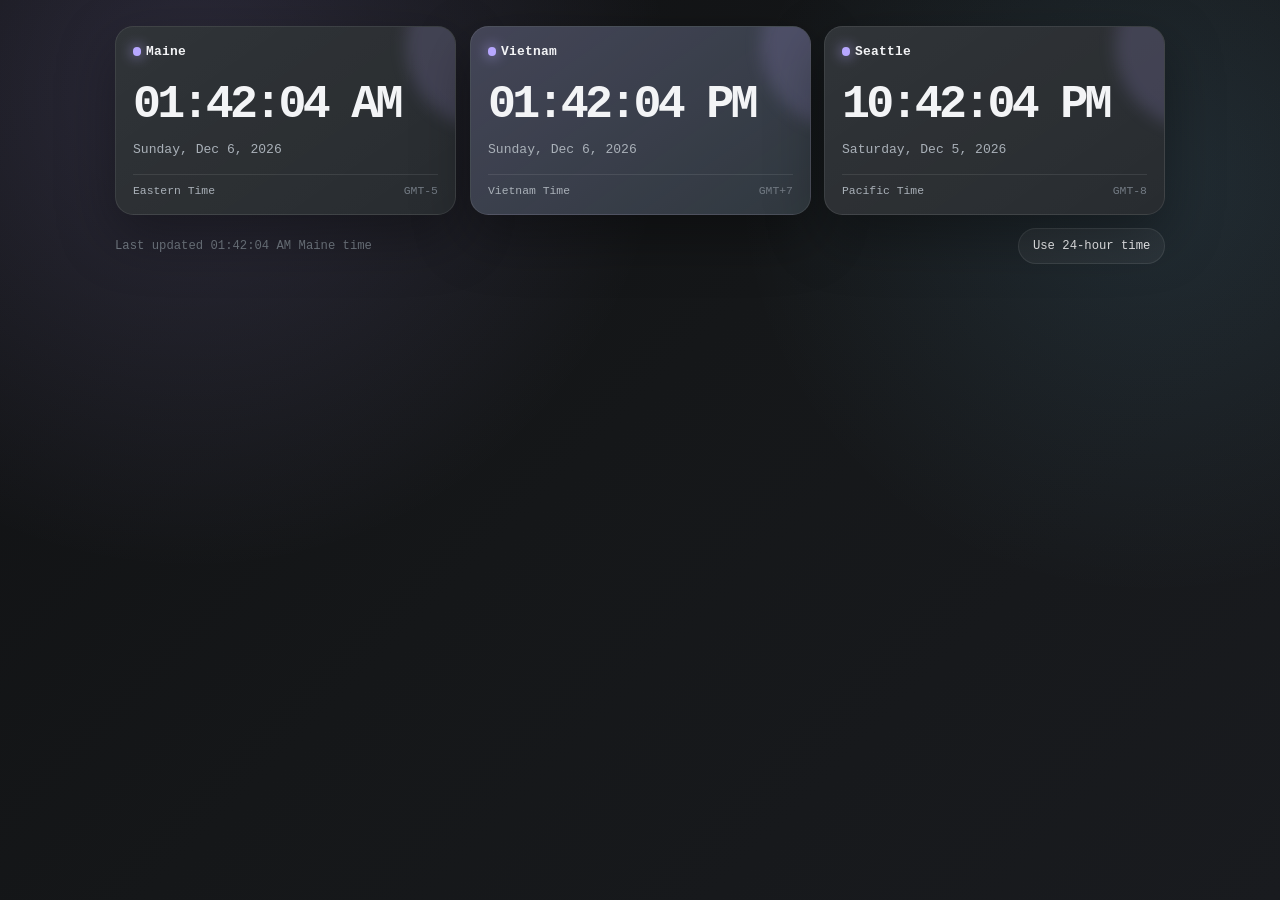
==== index.html @ 2e1e7c0d "Merge pull request #1 from SammiesLab/The-Tri-Zone-Clocks Add files via upload" ====
<!DOCTYPE html>
<html lang="en">
<head>
  <meta charset="UTF-8" />
  <meta name="viewport" content="width=device-width, initial-scale=1.0" />
  <title>Charcoal World Clocks</title>
  <link rel="stylesheet" href="styles.css" />
</head>
<body>
  <main class="app-shell">

    <section class="clock-grid" aria-label="World clocks">
      <article class="clock-card" data-timezone="America/New_York" data-label="Maine">
        <div class="card-topline">
          <span class="status-dot" aria-hidden="true"></span>
          <span class="zone-label">Maine</span>
        </div>
        <div class="time" aria-live="polite">--:--:-- --</div>
        <div class="date">Loading date…</div>
        <div class="meta">
          <span class="timezone">Eastern Time</span>
          <span class="offset">UTC --</span>
        </div>
      </article>

      <article class="clock-card featured" data-timezone="Asia/Ho_Chi_Minh" data-label="Vietnam">
        <div class="card-topline">
          <span class="status-dot" aria-hidden="true"></span>
          <span class="zone-label">Vietnam</span>
        </div>
        <div class="time" aria-live="polite">--:--:-- --</div>
        <div class="date">Loading date…</div>
        <div class="meta">
          <span class="timezone">Vietnam Time</span>
          <span class="offset">UTC --</span>
        </div>
      </article>

      <article class="clock-card" data-timezone="America/Los_Angeles" data-label="Seattle">
        <div class="card-topline">
          <span class="status-dot" aria-hidden="true"></span>
          <span class="zone-label">Seattle</span>
        </div>
        <div class="time" aria-live="polite">--:--:-- --</div>
        <div class="date">Loading date…</div>
        <div class="meta">
          <span class="timezone">Pacific Time</span>
          <span class="offset">UTC --</span>
        </div>
      </article>
    </section>

    <footer>
      <span id="last-updated">Updating…</span>
      <button id="toggle-format" type="button" aria-pressed="false">Use 24-hour time</button>
    </footer>
  </main>

  <script src="script.js"></script>
</body>
</html>
---- styles.css ----
:root {
  --bg: #151719;
  --bg-soft: #1c1f22;
  --card: #24282c;
  --card-light: #2d3237;
  --text: #f3f4f6;
  --muted: #a9b0b8;
  --faint: #737b84;
  --line: rgba(255, 255, 255, 0.09);
  --accent: #b7a7ff;
  --accent-2: #7dd3fc;
  --shadow: rgba(0, 0, 0, 0.35);

  /*
    Change this one value if you want the whole widget denser or roomier.
    Try 0.85 for extra compact, or 1.15 for a bigger dashboard feel.
  */
  --scale: 0.85;
}

* {
  box-sizing: border-box;
}

html {
  min-width: 0;
}

body {
  min-width: 0;
  min-height: 100vh;
  margin: 0;
  font-family:
    ui-monospace,
    "SFMono-Regular",
    "Cascadia Mono",
    "Roboto Mono",
    "Liberation Mono",
    Menlo,
    Consolas,
    monospace;
  color: var(--text);
  background:
    radial-gradient(circle at 15% 10%, rgba(183, 167, 255, 0.16), transparent 30rem),
    radial-gradient(circle at 90% 20%, rgba(125, 211, 252, 0.11), transparent 26rem),
    linear-gradient(135deg, #101113, var(--bg) 48%, #191b1f);
  padding: clamp(0.35rem, 2vw, 2rem);
}

.app-shell {
  width: 100%;
  max-width: 1050px;
  margin-inline: auto;
  container-type: inline-size;
}

.hero {
  margin-bottom: calc(clamp(0.55rem, 2.4cqw, 1.5rem) * var(--scale));
}

.eyebrow {
  margin: 0 0 0.45em;
  color: var(--accent-2);
  font-size: calc(clamp(0.58rem, 1.7cqw, 0.78rem) * var(--scale));
  font-weight: 800;
  letter-spacing: 0.13em;
  text-transform: uppercase;
}

h1 {
  margin: 0;
  font-size: calc(clamp(1.55rem, 9cqw, 5.2rem) * var(--scale));
  line-height: 0.92;
  letter-spacing: -0.08em;
  overflow-wrap: anywhere;
}

.subtitle {
  max-width: 60ch;
  margin: 0.8em 0 0;
  color: var(--muted);
  font-size: calc(clamp(0.72rem, 2.4cqw, 1.08rem) * var(--scale));
  line-height: 1.55;
}

.clock-grid {
  display: grid;
  grid-template-columns: repeat(auto-fit, minmax(min(100%, 13rem), 1fr));
  gap: calc(clamp(0.45rem, 1.8cqw, 1rem) * var(--scale));
  min-width: 0;
}

.clock-card {
  position: relative;
  overflow: hidden;
  min-width: 0;
  padding: calc(clamp(0.65rem, 2.6cqw, 1.25rem) * var(--scale));
  border: 1px solid var(--line);
  border-radius: calc(clamp(0.8rem, 3cqw, 1.35rem) * var(--scale));
  background:
    linear-gradient(145deg, rgba(255, 255, 255, 0.055), rgba(255, 255, 255, 0.018)),
    var(--card);
  box-shadow: 0 1.3rem 3.5rem var(--shadow);
  container-type: inline-size;
}

.clock-card::before {
  content: "";
  position: absolute;
  inset: -35% -35% auto auto;
  width: 55cqw;
  max-width: 11rem;
  aspect-ratio: 1;
  border-radius: 999px;
  background: rgba(183, 167, 255, 0.16);
  filter: blur(0.5rem);
  pointer-events: none;
}

.clock-card.featured {
  background:
    linear-gradient(145deg, rgba(183, 167, 255, 0.16), rgba(125, 211, 252, 0.045)),
    var(--card-light);
}

.card-topline,
.meta,
footer {
  display: flex;
  align-items: center;
  justify-content: space-between;
  gap: calc(clamp(0.35rem, 1.5cqw, 0.75rem) * var(--scale));
  min-width: 0;
}

.card-topline {
  position: relative;
  z-index: 1;
  margin-bottom: calc(clamp(0.9rem, 9cqw, 2.15rem) * var(--scale));
}

.status-dot {
  flex: 0 0 auto;
  width: calc(clamp(0.42rem, 3.2cqw, 0.72rem) * var(--scale));
  aspect-ratio: 1;
  border-radius: 999px;
  background: var(--accent);
  box-shadow: 0 0 0.85rem var(--accent);
}

.zone-label {
  min-width: 0;
  margin-right: auto;
  color: var(--text);
  font-size: calc(clamp(0.7rem, 5.2cqw, 0.95rem) * var(--scale));
  font-weight: 800;
  letter-spacing: 0.02em;
  overflow: hidden;
  text-overflow: ellipsis;
  white-space: nowrap;
}

.time {
  position: relative;
  z-index: 1;
  width: 12ch;
  max-width: 100%;
  margin-bottom: 0.25em;
  font-size: calc(clamp(1.35rem, 18cqw, 3.6rem) * var(--scale));
  font-weight: 850;
  line-height: 1;
  letter-spacing: -0.08em;
  font-variant-numeric: tabular-nums;
  font-feature-settings: "tnum" 1, "zero" 1;
  white-space: nowrap;
  overflow: hidden;
}

.date {
  position: relative;
  z-index: 1;
  color: var(--muted);
  font-size: calc(clamp(0.66rem, 5.2cqw, 0.96rem) * var(--scale));
  line-height: 1.4;
  overflow-wrap: anywhere;
}

.meta {
  position: relative;
  z-index: 1;
  margin-top: calc(clamp(0.9rem, 6cqw, 1.35rem) * var(--scale));
  padding-top: calc(clamp(0.55rem, 3.5cqw, 1rem) * var(--scale));
  border-top: 1px solid var(--line);
  color: var(--faint);
  font-size: calc(clamp(0.58rem, 4.4cqw, 0.84rem) * var(--scale));
}

.timezone,
.offset {
  min-width: 0;
  overflow: hidden;
  text-overflow: ellipsis;
  white-space: nowrap;
}

.timezone {
  color: var(--muted);
}

footer {
  margin-top: calc(clamp(0.55rem, 1.8cqw, 1rem) * var(--scale));
  color: var(--faint);
  font-size: calc(clamp(0.64rem, 1.7cqw, 0.9rem) * var(--scale));
  flex-wrap: wrap;
}

button {
  color: var(--text);
  background: rgba(255, 255, 255, 0.055);
  border: 1px solid var(--line);
  border-radius: 999px;
  padding: calc(clamp(0.45rem, 1.5cqw, 0.75rem) * var(--scale)) calc(clamp(0.65rem, 2cqw, 1rem) * var(--scale));
  font: inherit;
  cursor: pointer;
  transition: transform 150ms ease, background 150ms ease, border-color 150ms ease;
}

button:hover {
  transform: translateY(-1px);
  background: rgba(255, 255, 255, 0.085);
  border-color: rgba(255, 255, 255, 0.18);
}

button:active {
  transform: translateY(0);
}

@container (max-width: 190px) {
  .hero {
    display: none;
  }

  .clock-grid {
    gap: 0.4rem;
  }

  .clock-card {
    padding: 0.55rem;
  }

  .card-topline {
    margin-bottom: 0.65rem;
  }

  .date {
    display: none;
  }

  .meta {
    margin-top: 0.65rem;
  }

  footer {
    display: none;
  }
}

@container (max-width: 135px) {
  .meta {
    display: none;
  }

  .time {
    font-size: 17cqw;
  }
}

@media (prefers-reduced-motion: reduce) {
  *,
  *::before,
  *::after {
    transition: none !important;
  }
}
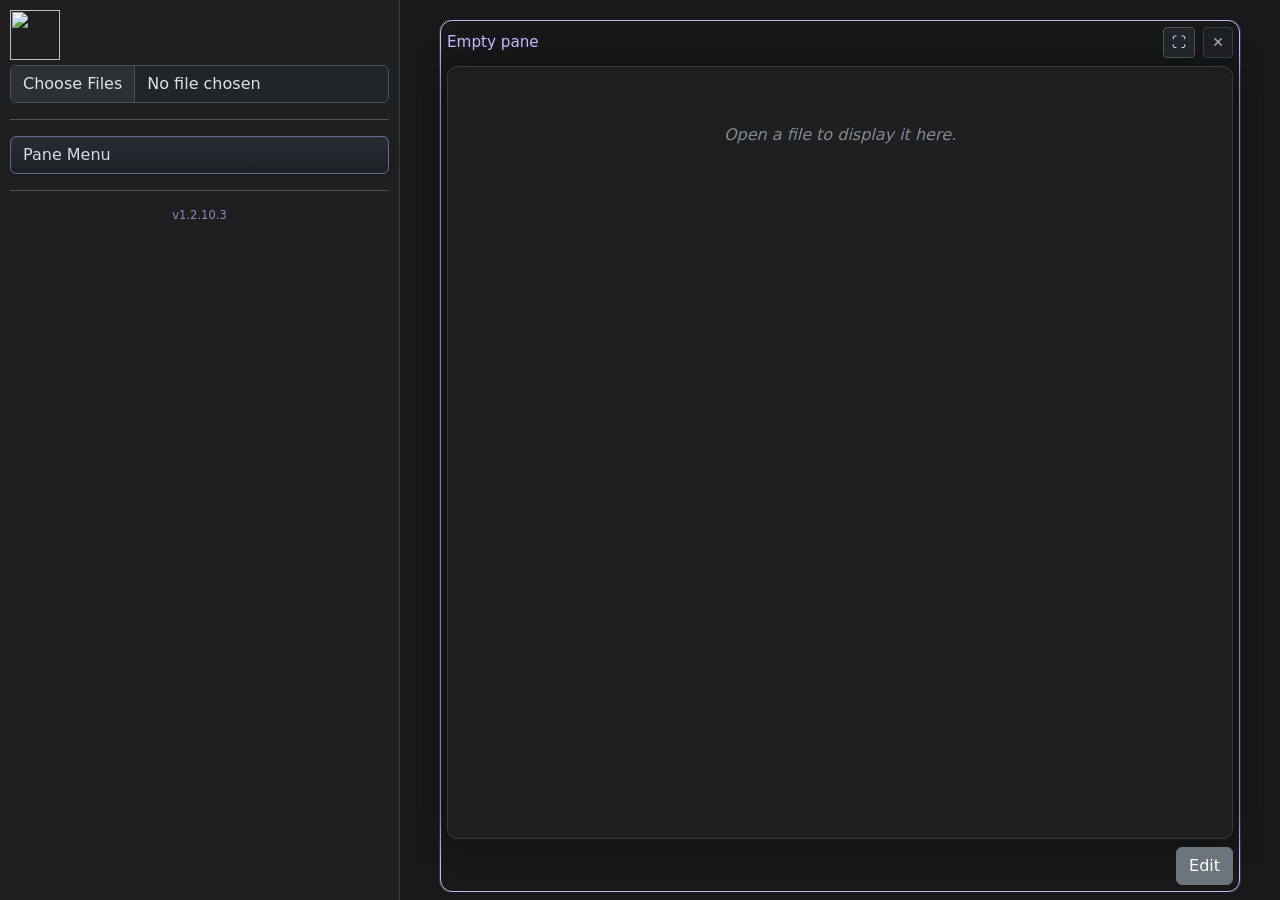
==== commit 65c225a7: "Update index.html" ====
--- a/index.html
+++ b/index.html
@@ -1,61 +1,2132 @@
+<!-- v1.2.10.3 -->
+
 <!DOCTYPE html>
-<html lang="en">
+
+
+<html data-bs-theme="dark">
+
+
 <head>
-  <meta charset="UTF-8" />
-  <meta name="viewport" content="width=device-width, initial-scale=1.0" />
-  <title>Charcoal World Clocks</title>
-  <link rel="stylesheet" href="styles.css" />
+    <style>
+        :root {
+            --accent-lavender: #b8a1ff;
+            --accent-lavender-soft: #c7b6ff;
+            --accent-lavender-muted: #a996e8;
+            --glow-lavender-soft: rgba(184, 161, 255, 0.18);
+            --glow-lavender: rgba(184, 161, 255, 0.24);
+            --accent-primary: var(--accent-lavender-soft);
+            --accent-primary-muted: var(--accent-lavender-muted);
+            --accent-primary-deep: var(--accent-lavender);
+            --accent-underline: #d8ccff;
+            --glow-primary-soft: rgba(184, 161, 255, 0.15);
+            --glow-primary: rgba(184, 161, 255, 0.2);
+            --glow-primary-strong: rgba(184, 161, 255, 0.24);
+            --glow-primary-inner: rgba(184, 161, 255, 0.08);
+        }
+
+        ::selection {
+            background: rgba(184, 161, 255, 0.32);
+            color: #f1ecff;
+        }
+
+        body, html {
+            background-color: #181818 !important;
+        }
+
+        td {
+            border-top: solid 1px rgb(100, 100, 100) !important;
+            padding: 8px;
+        }
+
+        .file_display{
+            background-color: #1f1f1f !important;
+            border: 1px solid;
+            border-color: #393939;
+            border-radius: 10px;
+            color: #cccccc;
+            text-align: justify;
+            box-shadow: 0px 0px 30px rgba(15, 15, 15, 1);
+            overflow: auto;
+            user-select: contain;
+        }
+        .underline {
+            text-decoration: underline !important;
+            color: var(--accent-underline) !important;
+        }
+        code {
+            background-color: #1f202f;
+            border: 1px solid #373745;
+            border-radius: 4px;
+        }
+        .fixed-sidebar {
+            position: fixed;
+            top: 0;
+            left: 0;
+            min-width: 400px;
+            max-width: fit-content;
+            height: 100dvh !important;
+            border-right: solid 1px #393939;
+            padding: 10px;
+            background-color: #1f1f1f !important;
+            overflow: auto;
+        }
+        .fixed-sidebar-collapsed {
+            position: fixed;
+            top: 0;
+            left: 0;
+            width: 70px;
+            height: 100dvh !important;
+            border-right: solid 1px #393939;
+            padding: 10px;
+        }
+
+        .sidebar-open {
+            padding-left: 400px;
+        }
+
+        .sidebar-closed {
+            padding-left: 70px;
+        }
+
+        .alt-div {
+            background-color: #1f1f1f !important;
+        }
+
+        .display_image {
+            display: block;
+            margin-left: auto;
+            margin-right: auto;
+            width: auto;
+            height: auto;
+            max-width: none;
+            max-height: none;
+            cursor: grab;
+            flex: 0 0 auto;
+        }
+
+        .display_image:active{
+            cursor: grabbing;
+        }
+
+        .zoom-control {
+            user-select: none;
+            cursor: pointer;
+        }
+
+        .folder-label { cursor: pointer; user-select: none; }
+        .folder-children { margin-left: 14px; padding-left: 10px; border-left: 1px solid #393939; }
+        .file_item { cursor: pointer; }
+
+        #file_list_div ul {
+            list-style: none;
+            margin-left: 0;
+            padding-left: 14px;
+        }
+
+        #file_list_div li {
+            list-style: none;
+        }
+
+        .folder-label,
+        .file_item {
+            padding: 2px 0;
+        }
+
+        .folder-label {
+            cursor: pointer;
+            user-select: none;
+            display: flex;
+            align-items: center;
+        }
+
+        .folder-label::before {
+            content: "";
+            display: inline-block;
+            width: 0;
+            height: 0;
+            margin-right: 8px;
+
+            border-top: 5px solid transparent;
+            border-bottom: 5px solid transparent;
+            border-left: 6px solid var(--accent-primary-deep);
+
+            transition: transform 0.15s ease;
+        }
+
+        .folder-label.expanded::before {
+            transform: rotate(90deg);
+        }
+
+        .pane-toolbar {
+            display: flex;
+            gap: 8px;
+            align-items: center;
+            margin-bottom: 10px;
+        }
+
+        .pane-manager-btn {
+            white-space: nowrap;
+        }
+
+        #pane_container {
+            display: flex;
+            flex-direction: column;
+            gap: 12px;
+            align-items: stretch;
+            overflow-x: hidden;
+            width: 100%;
+            max-width: 100%;
+            margin-left: auto;
+            margin-right: auto;
+        }
+
+        .pane-row {
+            display: flex;
+            gap: 0px;
+            align-items: stretch;
+            justify-content: center;
+            overflow-x: hidden;
+            overflow-y: hidden;
+            width: 100%;
+            max-width: 100%;
+            margin-left: auto;
+            margin-right: auto;
+        }
+
+        body.compact-rows {
+            --compact-pane-height: 39dvh;
+            overflow: hidden;
+        }
+
+        body.compact-rows .pane-content {
+            height: var(--compact-pane-height) !important;
+            max-height: var(--compact-pane-height) !important;
+            min-height: 120px;
+        }
+
+        body.compact-rows .viewer-pane:fullscreen .pane-content,
+        body.compact-rows .viewer-pane:-webkit-full-screen .pane-content,
+        body.compact-rows .viewer-pane.fullscreen-image-mode:fullscreen .pane-content,
+        body.compact-rows .viewer-pane.fullscreen-image-mode:-webkit-full-screen .pane-content {
+            height: calc(100vh - 96px) !important;
+            max-height: calc(100vh - 96px) !important;
+            min-height: 0 !important;
+        }
+
+        body.gui-hidden #sidebar,
+        body.gui-hidden .pane-header,
+        body.gui-hidden .pane-controls-row {
+            display: none !important;
+        }
+
+        body.gui-hidden #main_body {
+            padding-left: 0 !important;
+        }
+
+        body.gui-hidden #content_cintainer {
+            max-width: 100vw !important;
+            width: 100vw !important;
+            margin-top: 0 !important;
+        }
+
+        body.gui-hidden .viewer-pane {
+            padding-top: 0 !important;
+        }
+
+        body.gui-hidden:not(.compact-rows) .pane-content {
+            height: 100dvh !important;
+            max-height: 100dvh !important;
+        }
+
+        body.gui-hidden.compact-rows .pane-content {
+            height: var(--compact-pane-height) !important;
+            max-height: var(--compact-pane-height) !important;
+        }
+
+        body.gui-hidden .viewer-pane.fullscreen-image-mode:fullscreen .pane-content,
+        body.gui-hidden .viewer-pane.fullscreen-image-mode:-webkit-full-screen .pane-content,
+        body.gui-hidden .viewer-pane:fullscreen .pane-content,
+        body.gui-hidden .viewer-pane:-webkit-full-screen .pane-content {
+            height: 100vh !important;
+            max-height: 100vh !important;
+        }
+
+        body.gui-hidden .viewer-pane.active {
+            border-color: transparent !important;
+            box-shadow: none !important;
+        }
+
+        .viewer-pane {
+            flex: 0 1 auto;
+            width: 320px;
+            min-width: 0;
+            max-width: none;
+            margin-left: 0;
+            margin-right: 0;
+            background-color: transparent !important;
+            border: 1px solid transparent;
+            border-radius: 12px;
+            padding: 6px;
+            transition: border-color 0.15s ease, box-shadow 0.15s ease, width 0.15s ease;
+        }
+
+        /* .viewer-pane.active {
+            border-color: var(--accent-primary);
+            box-shadow: 0 0 0 1px var(--glow-primary);
+        } */
+
+        .pane-header {
+            display: flex;
+            justify-content: space-between;
+            align-items: center;
+            gap: 10px;
+            margin-bottom: 8px;
+        }
+
+        .pane-title {
+            color: var(--accent-primary);
+            font-size: 0.95rem;
+            overflow: hidden;
+            text-overflow: ellipsis;
+            white-space: nowrap;
+            min-width: 0;
+            text-shadow: 0 0 8px var(--glow-primary-soft);
+        }
+
+        .pane-close {
+            flex: 0 0 auto;
+        }
+
+        .pane-content {
+            min-height: 220px;
+            height: 86dvh;
+            max-height: 86dvh;
+            overflow: auto;
+            box-sizing: border-box;
+        }
+
+        .pane-content.image-mode {
+            padding: 1 !important;
+            overflow: auto;
+        }
+
+        .pane-content.text-mode,
+        .pane-content.docx-mode {
+            padding: 16px !important;
+            overflow: auto;
+            text-align: left !important;
+            word-break: break-word;
+        }
+
+        .pane-content.docx-mode {
+            background-color: #202020 !important;
+        }
+
+        .pane-content.docx-mode .docx-host {
+            min-width: 0;
+        }
+
+        .pane-content.docx-mode .docx-wrapper {
+            background: transparent !important;
+            padding: 0 !important;
+        }
+
+        .pane-content.docx-mode .docx {
+            margin: 0 auto !important;
+        }
+
+        .pane-content.docx-mode .docx > section.docx-page {
+            box-shadow: 0 10px 28px rgba(0,0,0,0.35) !important;
+            margin-left: auto !important;
+            margin-right: auto !important;
+            max-width: 100%;
+            transform-origin: top center;
+        }
+
+        .pane-image-stage {
+            width: 100%;
+            height: 100%;
+            min-width: 100%;
+            min-height: 100%;
+            display: flex;
+            align-items: center;
+            justify-content: center;
+            overflow: visible;
+            padding: 12px;
+            box-sizing: border-box;
+        }
+
+        .pane-content.sidebar_toggle {
+            cursor: pointer;
+        }
+
+        .pane-controls-row {
+            display: flex;
+            justify-content: flex-end;
+            gap: 8px;
+            align-items: center;
+            margin-top: 8px;
+            flex-wrap: wrap;
+        }
+
+        .pane-slider-wrap {
+            width: min(100%, 320px);
+            margin: 0 auto;
+            display: none;
+        }
+
+        .pane-slider-wrap .row {
+            align-items: center;
+        }
+
+        .empty-pane {
+            color: #7f8b92;
+            text-align: center;
+            padding: 48px 20px;
+            font-style: italic;
+        }
+
+        #pane_menu_body {
+            display: none;
+            margin-top: 10px;
+        }
+
+        #pane_list {
+            display: flex;
+            flex-direction: column;
+            gap: 8px;
+        }
+
+        .pane-menu-item {
+            display: flex;
+            align-items: center;
+            gap: 8px;
+            /* background-color: #1f1f1f !important; */
+        }
+
+        .pane-menu-main {
+            flex: 1 1 auto;
+            min-width: 0;
+            text-align: left;
+            background-color: rgb(33, 37, 41) !important;
+            border: 1px solid rgb(73, 80, 87) !important;
+        }
+
+        #sidebarAddPaneBtn,
+        #sidebarAddRowBtn,
+        #paneMenuToggle {
+            background: linear-gradient(180deg, rgba(40, 45, 52, 1) 0%, rgba(28, 32, 37, 1) 100%) !important;
+            border: 1px solid #6f6396 !important;
+            color: #d4dde3 !important;
+            box-shadow: inset 0 1px 0 rgba(255,255,255,0.03), 0 1px 6px rgba(0,0,0,0.18);
+        }
+
+        #sidebarAddPaneBtn:hover,
+        #sidebarAddRowBtn:hover,
+        #paneMenuToggle:hover {
+            border-color: #9f8fe0 !important;
+            background: linear-gradient(180deg, rgba(48, 54, 62, 1) 0%, rgba(34, 38, 44, 1) 100%) !important;
+            color: #e6eef4 !important;
+        }
+
+        .btn-danger {
+            background-color: rgb(33, 37, 41) !important;
+            border: 1px solid rgb(73, 80, 87) !important;
+        }
+
+        .pane-menu-label {
+            display: block;
+            color: #cccccc;
+        }
+
+        .pane-menu-main.active .pane-menu-label {
+            color: var(--accent-primary);
+            text-shadow: 0 0 8px var(--glow-primary-soft);
+        }
+
+        .pane-menu-subtext {
+            display: block;
+            color: #7f8b92;
+            font-size: 0.8rem;
+            overflow: hidden;
+            text-overflow: ellipsis;
+            white-space: nowrap;
+        }
+
+        .pane-menu-main.active {
+            border-color: var(--accent-primary);
+            box-shadow: 0 0 0 1px var(--glow-primary-soft);
+        }
+
+        /* Only show highlight when sidebar is open */
+        .sidebar-open .viewer-pane.active {
+            border-color: var(--accent-primary);
+            box-shadow: 0 0 0 1px var(--glow-primary);
+        }
+
+        /* When sidebar is closed → no highlight */
+        .sidebar-closed .viewer-pane.active {
+            border-color: transparent !important;
+            box-shadow: none !important;
+        }
+
+
+        .audio-player-wrap {
+            display: flex;
+            align-items: center;
+            justify-content: center;
+            min-height: 100%;
+            padding: 24px;
+            box-sizing: border-box;
+        }
+
+        .audio-player-card {
+            width: min(100%, 680px);
+            background: linear-gradient(180deg, rgba(38, 42, 48, 0.96) 0%, rgba(26, 29, 34, 0.96) 100%);
+            border: 1px solid #3f4750;
+            border-radius: 18px;
+            box-shadow: 0 18px 40px rgba(0, 0, 0, 0.35);
+            padding: 24px;
+        }
+
+        .audio-player-top {
+            display: flex;
+            align-items: center;
+            gap: 18px;
+            margin-bottom: 18px;
+        }
+
+        .audio-player-icon {
+            width: 72px;
+            height: 72px;
+            border-radius: 18px;
+            display: flex;
+            align-items: center;
+            justify-content: center;
+            font-size: 2rem;
+            background: radial-gradient(circle at 30% 30%, var(--glow-primary-strong), rgba(60, 78, 95, 0.18) 55%, rgba(24, 24, 24, 0.4) 100%);
+            border: 1px solid var(--glow-primary);
+            box-shadow: inset 0 0 18px var(--glow-primary-inner);
+            flex: 0 0 auto;
+        }
+
+        .audio-player-text {
+            min-width: 0;
+            flex: 1 1 auto;
+        }
+
+        .audio-player-label {
+            color: var(--accent-primary-muted);
+            font-size: 0.78rem;
+            letter-spacing: 0.08em;
+            text-transform: uppercase;
+            margin-bottom: 6px;
+        }
+
+        .audio-player-filename {
+            color: var(--accent-primary);
+            font-size: 1.08rem;
+            font-weight: 600;
+            line-height: 1.35;
+            word-break: break-word;
+            text-shadow: 0 0 8px rgba(184, 161, 255, 0.12);
+        }
+
+        .audio-player-subtext {
+            color: #7f8b92;
+            font-size: 0.9rem;
+            margin-top: 6px;
+        }
+
+        .audio-player-controls {
+            width: 100%;
+            margin-top: 4px;
+            filter: saturate(0.92) brightness(0.95);
+        }
+
+        .audio-player-controls::-webkit-media-controls-panel {
+            background-color: #20252b;
+        }
+
+        .pane-fullscreen {
+            flex: 0 0 auto;
+        }
+
+        html.hide-cursor,
+        html.hide-cursor *,
+        body.hide-cursor,
+        body.hide-cursor *,
+        .hide-cursor,
+        .hide-cursor * {
+            cursor: none !important;
+        }
+
+        .viewer-pane:fullscreen,
+        .viewer-pane:-webkit-full-screen {
+            width: 100vw !important;
+            max-width: none !important;
+            min-width: 0 !important;
+            height: 100vh !important;
+            margin: 0 !important;
+            padding: 8px !important;
+            border-radius: 0 !important;
+            border-color: transparent !important;
+            box-shadow: none !important;
+            background-color: #181818 !important;
+            display: flex;
+            flex-direction: column;
+        }
+
+        .viewer-pane:fullscreen .pane-content,
+        .viewer-pane:-webkit-full-screen .pane-content {
+            height: calc(100vh - 96px) !important;
+            max-height: calc(100vh - 96px) !important;
+            min-height: 0 !important;
+        }
+
+        .viewer-pane.fullscreen-image-mode:fullscreen,
+        .viewer-pane.fullscreen-image-mode:-webkit-full-screen {
+            padding: 0 !important;
+            background-color: #181818 !important;
+        }
+
+        .viewer-pane.fullscreen-image-mode:fullscreen .pane-header,
+        .viewer-pane.fullscreen-image-mode:fullscreen .pane-controls-row,
+        .viewer-pane.fullscreen-image-mode:-webkit-full-screen .pane-header,
+        .viewer-pane.fullscreen-image-mode:-webkit-full-screen .pane-controls-row {
+            display: none !important;
+        }
+
+        .viewer-pane.fullscreen-image-mode:fullscreen .pane-content,
+        .viewer-pane.fullscreen-image-mode:-webkit-full-screen .pane-content {
+            height: 100vh !important;
+            max-height: 100vh !important;
+            min-height: 100vh !important;
+            border: none !important;
+            border-radius: 0 !important;
+            box-shadow: none !important;
+            background-color: #181818 !important;
+            padding: 0 !important;
+        }
+
+        .viewer-pane.fullscreen-image-mode:fullscreen .pane-image-stage,
+        .viewer-pane.fullscreen-image-mode:-webkit-full-screen .pane-image-stage {
+            padding: 0 !important;
+        }
+
+        .file_item,
+        .folder-label,
+        #file_list_div,
+        #file_list_div * {
+            user-select: none;
+            -webkit-user-select: none;
+        }
+
+        #root_folder {
+            color: var(--accent-primary);
+            text-shadow: 0 0 10px var(--glow-primary-soft);
+        }
+
+        .sidebar-version {
+            margin-top: 12px;
+            color: var(--accent-primary-muted);
+            font-size: 0.72rem;
+            text-align: center;
+            opacity: 0.82;
+            user-select: none;
+            text-shadow: 0 0 8px rgba(184, 161, 255, 0.14);
+        }
+
+    </style>
+
+    <!-- Jquery -->
+    <script src="https://ajax.googleapis.com/ajax/libs/jquery/3.6.4/jquery.min.js"></script>
+
+    <meta charset="UTF-8">
+    <meta name="viewport" content="width=device-width, initial-scale=1">
+
+    <!-- Bootstrap -->
+    <link href="https://cdn.jsdelivr.net/npm/bootstrap@5.3.1/dist/css/bootstrap.min.css" rel="stylesheet">
+
+    <!-- Bootstrap pt 2 -->
+    <script src="https://cdn.jsdelivr.net/npm/bootstrap@5.3.1/dist/js/bootstrap.bundle.min.js"></script>
+    <!-- Marked.js -->
+    <script src="https://cdn.jsdelivr.net/npm/marked/lib/marked.umd.js"></script>
+
+    <!-- JSZip (required by docx-preview) -->
+    <script src="https://cdn.jsdelivr.net/npm/jszip@3.10.1/dist/jszip.min.js"></script>
+
+    <!-- DOCX Preview -->
+    <script src="https://cdn.jsdelivr.net/npm/docx-preview@0.3.3/dist/docx-preview.min.js"></script>
+
+    <!-- Icon img path -->
+    <link rel="icon" id="pageFavicon" type="image/x-icon" href="Icon - v3.png">
+
+    <title id="pageTitle">Sammie's Notebook</title>
+
 </head>
+
 <body>
-  <main class="app-shell">
-
-    <section class="clock-grid" aria-label="World clocks">
-      <article class="clock-card" data-timezone="America/New_York" data-label="Maine">
-        <div class="card-topline">
-          <span class="status-dot" aria-hidden="true"></span>
-          <span class="zone-label">Maine</span>
+    <div>
+        <div class="fixed-sidebar" id="sidebar">
+                <img src="Icon - v3.png" id="sidebarToggleIcon" style="height:50px; width: 50px; margin-bottom: 5px;" onclick="toggleSidebar()">
+                <input type="file" id="md_file" class="form-control" webkitdirectory multiple />
+                <div id="pane_menu_section" style="background-color: #1f1f1f !important;">
+                    <hr>
+            
+                    <button class="btn btn-secondary w-100 text-start" id="paneMenuToggle" type="button" style="border: 1px solid rgb(73, 80, 87); background-color: rgb(33, 37, 41);">Pane Menu</button>
+                    <div id="pane_menu_body">
+                        <div class="d-grid gap-2">
+                            <button class="btn btn-secondary" id="sidebarAddPaneBtn" type="button">+ Add Pane</button>
+                            <button class="btn btn-secondary" id="sidebarAddRowBtn" type="button">+ Add New Row</button>
+                        </div>
+                        <div class="form-check form-switch mt-2">
+                            <input class="form-check-input" type="checkbox" id="compactRowsToggle">
+                            <label class="form-check-label" for="compactRowsToggle">Compact Rows to Fit Window</label>
+                        </div>
+                        <div id="pane_list" class="mt-2"></div>
+                    </div>
+                </div>
+                <div id="file_list_div" style="background-color: #1f1f1f !important;"><hr><h4 class="mt-2" id="root_folder"></h4></div>
+                <div class="sidebar-version" id="sidebarVersion">v1.2.10.3</div>
         </div>
-        <div class="time" aria-live="polite">--:--:-- --</div>
-        <div class="date">Loading date…</div>
-        <div class="meta">
-          <span class="timezone">Eastern Time</span>
-          <span class="offset">UTC --</span>
+
+        <div class="row m-1 sidebar-open" id="main_body">
+            <div class="col mx-auto mt-3" id="content_cintainer" style="min-width: 600px; max-width: 100vw;">
+                <!-- <div class="pane-toolbar">
+                    <span style="color:#7f8b92;">Click a pane to make it active. Shift-click a file to open it in another pane.</span>
+                </div> -->
+                <div id="pane_container"></div>
+            </div>
         </div>
-      </article>
-
-      <article class="clock-card featured" data-timezone="Asia/Ho_Chi_Minh" data-label="Vietnam">
-        <div class="card-topline">
-          <span class="status-dot" aria-hidden="true"></span>
-          <span class="zone-label">Vietnam</span>
-        </div>
-        <div class="time" aria-live="polite">--:--:-- --</div>
-        <div class="date">Loading date…</div>
-        <div class="meta">
-          <span class="timezone">Vietnam Time</span>
-          <span class="offset">UTC --</span>
-        </div>
-      </article>
-
-      <article class="clock-card" data-timezone="America/Los_Angeles" data-label="Seattle">
-        <div class="card-topline">
-          <span class="status-dot" aria-hidden="true"></span>
-          <span class="zone-label">Seattle</span>
-        </div>
-        <div class="time" aria-live="polite">--:--:-- --</div>
-        <div class="date">Loading date…</div>
-        <div class="meta">
-          <span class="timezone">Pacific Time</span>
-          <span class="offset">UTC --</span>
-        </div>
-      </article>
-    </section>
-
-    <footer>
-      <span id="last-updated">Updating…</span>
-      <button id="toggle-format" type="button" aria-pressed="false">Use 24-hour time</button>
-    </footer>
-  </main>
-
-  <script src="script.js"></script>
+    </div>
 </body>
+
+
+
+<script>
+    let selectedFiles = null;
+    let file_layout = {};
+    let paneStates = {};
+    let activePaneId = null;
+    let activeRowId = null;
+    let paneCounter = 0;
+    let rowCounter = 0;
+    let currentFullscreenPaneId = null;
+    let rootFolderTitle = "Sammie's Notebook";
+
+    function displayMDContent(MD_String, paneId){
+        document.getElementById('content_' + paneId).innerHTML =
+            marked.parse(MD_String);
+    };
+
+    function setPageTitle(fileName = null, useRootTitle = false) {
+        if (useRootTitle) {
+            $("#pageTitle").text(rootFolderTitle || "Sammie's Notebook");
+            return;
+        }
+
+        $("#pageTitle").text(fileName || rootFolderTitle || "Sammie's Notebook");
+    }
+
+    function setSidebarIcon(iconSrc = null) {
+        const sidebarIconEl = document.getElementById("sidebarToggleIcon");
+        if (!sidebarIconEl) { return; }
+
+        if (!iconSrc) {
+            sidebarIconEl.src = "Icon - v3.png";
+            return;
+        }
+
+        sidebarIconEl.src = iconSrc;
+    }
+
+    function clearDynamicFavicons() {
+        const headEl = document.head || document.getElementsByTagName("head")[0];
+        if (!headEl) { return; }
+
+        headEl.querySelectorAll('link[data-dynamic-favicon="true"]').forEach((el) => el.remove());
+    }
+
+    function appendDynamicFavicon(relValue, hrefValue, typeValue = "image/png", sizesValue = null) {
+        const headEl = document.head || document.getElementsByTagName("head")[0];
+        if (!headEl) { return; }
+
+        const linkEl = document.createElement("link");
+        linkEl.setAttribute("rel", relValue);
+        linkEl.setAttribute("href", hrefValue);
+        linkEl.setAttribute("data-dynamic-favicon", "true");
+        if (typeValue) {
+            linkEl.setAttribute("type", typeValue);
+        }
+        if (sizesValue) {
+            linkEl.setAttribute("sizes", sizesValue);
+        }
+        headEl.appendChild(linkEl);
+    }
+
+    function setChromeFriendlyFavicon(iconSrc = null, mimeType = "image/png") {
+        const baseFallback = "Icon - v3.png";
+        const finalSrc = iconSrc || baseFallback;
+
+        clearDynamicFavicons();
+
+        const faviconEl = document.getElementById("pageFavicon");
+        if (faviconEl) {
+            faviconEl.setAttribute("href", finalSrc);
+            faviconEl.setAttribute("type", mimeType || "image/png");
+        }
+
+        // Chrome is often happier if multiple favicon rel variants exist.
+        appendDynamicFavicon("icon", finalSrc, mimeType);
+        appendDynamicFavicon("shortcut icon", finalSrc, mimeType);
+        appendDynamicFavicon("apple-touch-icon", finalSrc, mimeType, "180x180");
+
+        // Force Chrome to notice the title/tab state changed.
+        const currentTitle = document.title;
+        document.title = currentTitle + " ";
+        setTimeout(() => {
+            document.title = currentTitle;
+        }, 0);
+    }
+
+    function applyRootIconToSidebarAndFavicon(file) {
+        if (!file || !file.name || !file.webkitRelativePath) { return; }
+
+        const lowerName = file.name.toLowerCase();
+        const supportedExtensions = [".png", ".jpg", ".jpeg", ".ico", ".webp", ".gif"];
+        const matchedExtension = supportedExtensions.find((ext) => lowerName.endsWith(ext));
+
+        if (!matchedExtension) { return; }
+
+        const relativePath = String(file.webkitRelativePath).replace(/\\/g, "/");
+        const pathParts = relativePath.split("/").filter(Boolean);
+
+        if (pathParts.length !== 2) { return; } // only root-folder direct children
+
+        const fileStem = lowerName.slice(0, -matchedExtension.length);
+        if (fileStem !== "icon") { return; }
+
+        const reader = new FileReader();
+        reader.onload = (event) => {
+            const dataUrl = event.target.result;
+            const mimeType = file.type || (
+                matchedExtension === ".ico" ? "image/x-icon" :
+                matchedExtension === ".webp" ? "image/webp" :
+                matchedExtension === ".gif" ? "image/gif" :
+                matchedExtension === ".jpg" || matchedExtension === ".jpeg" ? "image/jpeg" :
+                "image/png"
+            );
+
+            setSidebarIcon(dataUrl);
+            setChromeFriendlyFavicon(dataUrl, mimeType);
+        };
+        reader.onerror = (error) => {
+            console.error("Error reading root icon file:", error);
+        };
+        reader.readAsDataURL(file);
+    }
+
+    function maybeApplyRootSidebarIcon(file) {
+        if (!file || !file.name || !file.webkitRelativePath) { return; }
+
+        const lowerName = file.name.toLowerCase();
+        const supportedExtensions = [".png", ".jpg", ".jpeg", ".ico", ".webp", ".gif"];
+        const matchedExtension = supportedExtensions.find((ext) => lowerName.endsWith(ext));
+
+        if (!matchedExtension) { return; }
+
+        const relativePath = String(file.webkitRelativePath).replace(/\\/g, "/");
+        const pathParts = relativePath.split("/").filter(Boolean);
+
+        if (pathParts.length !== 2) { return; } // only root-folder direct children
+
+        const fileStem = lowerName.slice(0, -matchedExtension.length);
+        if (fileStem !== "icon") { return; }
+
+        const reader = new FileReader();
+        reader.onload = (event) => {
+            setSidebarIcon(event.target.result);
+        };
+        reader.onerror = (error) => {
+            console.error("Error reading root icon file:", error);
+        };
+        reader.readAsDataURL(file);
+    }
+
+    function setPaneModeClass(paneId, modeName) {
+        const contentEl = document.getElementById("content_" + paneId);
+        if (!contentEl) { return; }
+
+        contentEl.classList.remove("image-mode", "text-mode", "docx-mode");
+        if (modeName) {
+            contentEl.classList.add(modeName);
+        }
+    }
+
+    function markPaneKind(paneId, kind) {
+        const paneEl = document.getElementById("pane_" + paneId);
+        const state = getPaneState(paneId);
+        if (!paneEl || !state) { return; }
+
+        paneEl.classList.remove("pane-kind-empty", "pane-kind-text", "pane-kind-image", "pane-kind-audio", "pane-kind-docx");
+        paneEl.classList.add("pane-kind-" + kind);
+        state.pane_kind = kind;
+    }
+
+    function getPaneState(paneId) {
+        return paneStates[paneId];
+    }
+
+    function getRowIdsInOrder() {
+        return $("#pane_container .pane-row").map(function () {
+            return $(this).data("rowid");
+        }).get();
+    }
+
+    function createRow(addInitialPane = true) {
+        const rowId = "r" + (++rowCounter);
+        $("#pane_container").append('<div class="pane-row" id="row_' + rowId + '" data-rowid="' + rowId + '"></div>');
+        activeRowId = rowId;
+
+        if (addInitialPane) {
+            return addPane(rowId);
+        }
+
+        renderPaneMenu();
+        return rowId;
+    }
+
+
+    function getAudioMimeType(fileName) {
+        const lowerName = (fileName || "").toLowerCase();
+        if (lowerName.endsWith(".mp3")) { return "audio/mpeg"; }
+        if (lowerName.endsWith(".wav")) { return "audio/wav"; }
+        if (lowerName.endsWith(".ogg")) { return "audio/ogg"; }
+        return "audio/mpeg";
+    }
+
+    function updatePaneFullscreenClass(paneId) {
+        const state = getPaneState(paneId);
+        const paneEl = document.getElementById("pane_" + paneId);
+        if (!paneEl || !state) { return; }
+        paneEl.classList.toggle("fullscreen-image-mode", !!state.image_mode);
+    }
+
+    async function togglePaneFullscreen(paneId) {
+        const paneEl = document.getElementById("pane_" + paneId);
+        if (!paneEl) { return; }
+
+        const fullscreenEl = document.fullscreenElement || document.webkitFullscreenElement;
+        if (fullscreenEl === paneEl) {
+            if (document.exitFullscreen) {
+                await document.exitFullscreen();
+            } else if (document.webkitExitFullscreen) {
+                document.webkitExitFullscreen();
+            }
+            return;
+        }
+
+        updatePaneFullscreenClass(paneId);
+        setActivePane(paneId);
+
+        if (document.fullscreenElement || document.webkitFullscreenElement) {
+            if (document.exitFullscreen) {
+                await document.exitFullscreen();
+            } else if (document.webkitExitFullscreen) {
+                document.webkitExitFullscreen();
+            }
+        }
+
+        if (paneEl.requestFullscreen) {
+            await paneEl.requestFullscreen();
+        } else if (paneEl.webkitRequestFullscreen) {
+            paneEl.webkitRequestFullscreen();
+        }
+        currentFullscreenPaneId = paneId;
+        setTimeout(updateAllPaneImageScales, 0);
+    }
+
+
+    async function toggleAppFullscreen() {
+        const docEl = document.documentElement;
+        const fullscreenEl = document.fullscreenElement || document.webkitFullscreenElement;
+
+        if (fullscreenEl) {
+            if (document.exitFullscreen) {
+                await document.exitFullscreen();
+            } else if (document.webkitExitFullscreen) {
+                document.webkitExitFullscreen();
+            }
+            return;
+        }
+
+        if (docEl.requestFullscreen) {
+            await docEl.requestFullscreen();
+        } else if (docEl.webkitRequestFullscreen) {
+            docEl.webkitRequestFullscreen();
+        }
+    }
+
+
+    function setActivePane(paneId) {
+        if (!paneId || !paneStates[paneId]) { return; }
+
+        activePaneId = paneId;
+        const parentRow = $("#pane_" + paneId).closest(".pane-row").data("rowid");
+        if (parentRow) {
+            activeRowId = parentRow;
+        }
+
+        $(".viewer-pane").removeClass("active");
+        $("#pane_" + paneId).addClass("active");
+        renderPaneMenu();
+    }
+
+    function updateCloseButtons() {
+        const paneCount = Object.keys(paneStates).length;
+        $(".pane-close").prop("disabled", paneCount <= 1);
+        $(".pane-menu-remove").prop("disabled", paneCount <= 1);
+    }
+
+    function getPaneIdsInOrder() {
+        return $("#pane_container .pane-row .viewer-pane").map(function () {
+            return $(this).data("paneid");
+        }).get();
+    }
+
+    function escapeHtml(value) {
+        return String(value ?? "")
+            .replaceAll("&", "&amp;")
+            .replaceAll("<", "&lt;")
+            .replaceAll(">", "&gt;")
+            .replaceAll('"', "&quot;")
+            .replaceAll("'", "&#039;");
+    }
+
+    function renderPaneMenu() {
+        const paneIds = getPaneIdsInOrder();
+        const paneCount = paneIds.length;
+        const paneList = $("#pane_list");
+        paneList.empty();
+
+        paneIds.forEach((paneId, index) => {
+            const state = getPaneState(paneId);
+            const currentFileName = state && state.currentFile ? state.currentFile.name : "Empty";
+            const currentFilePath = state && state.currentFile ? (state.currentFile.webkitRelativePath || state.currentFile.name) : "Empty";
+            const safeCurrentFilePath = escapeHtml(currentFilePath);
+
+            paneList.append(`
+                <div class="pane-menu-item">
+                    <button class="btn btn-secondary pane-menu-main ${activePaneId === paneId ? 'active' : ''}" data-paneid="${paneId}" type="button">
+                        <span class="pane-menu-label">Pane ${index + 1}${activePaneId === paneId ? " • Active" : ""}</span>
+                        <span class="pane-menu-subtext" title="${safeCurrentFilePath}">${safeCurrentFilePath}</span>
+                    </button>
+                    <button class="btn btn-danger btn-sm pane-menu-remove" data-paneid="${paneId}" type="button" ${paneCount <= 1 ? "disabled" : ""}><b>✕</b></button>
+                </div>
+            `);
+        });
+    }
+
+    function attachPaneInteractions(paneId) {
+        const contentEl = document.getElementById("content_" + paneId);
+        let mouseDown = false;
+        let startX, startY, scrollLeft, scrollTop;
+
+        contentEl.addEventListener('mousedown', (e) => {
+            const state = getPaneState(paneId);
+            if (!state || !state.image_mode) { return; }
+
+            mouseDown = true;
+            startX = e.pageX - contentEl.offsetLeft;
+            startY = e.pageY - contentEl.offsetTop;
+            scrollLeft = contentEl.scrollLeft;
+            scrollTop = contentEl.scrollTop;
+            e.preventDefault();
+        });
+
+        contentEl.addEventListener('mouseup', () => {
+            mouseDown = false;
+        });
+
+        contentEl.addEventListener('mouseleave', () => {
+            mouseDown = false;
+        });
+
+        contentEl.addEventListener('mousemove', (e) => {
+            const state = getPaneState(paneId);
+            if (!state || !state.image_mode || !mouseDown) return;
+
+            e.preventDefault();
+
+            const x = e.pageX - contentEl.offsetLeft;
+            const y = e.pageY - contentEl.offsetTop;
+
+            const walkX = (x - startX);
+            const walkY = (y - startY);
+
+            contentEl.scrollLeft = scrollLeft - walkX;
+            contentEl.scrollTop = scrollTop - walkY;
+        });
+
+        contentEl.addEventListener("wheel", function (e) {
+            const state = getPaneState(paneId);
+            if (!state || !state.image_mode) return;
+
+            e.preventDefault();
+
+            const direction = (e.deltaY > 0) ? -1 : 1;
+            const step = 10;
+
+            const sliderEl = $("#scale-slider_" + paneId);
+            let current = parseInt(sliderEl.val(), 10);
+            let next = current + (direction * step);
+
+            const min = parseInt(sliderEl.attr("min"), 10);
+            const max = parseInt(sliderEl.attr("max"), 10);
+
+            if (next < min) next = min;
+            if (next > max) next = max;
+
+            sliderEl.val(next);
+            sliderPane(paneId, 0);
+        }, { passive: false });
+    }
+
+    function addPane(targetRowId = activeRowId) {
+        if (!targetRowId || !document.getElementById("row_" + targetRowId)) {
+            targetRowId = createRow(false);
+        }
+
+        const paneId = "p" + (++paneCounter);
+
+        const paneHtml = `
+            <div class="viewer-pane" id="pane_${paneId}" data-paneid="${paneId}">
+                <div class="pane-header">
+                    <div class="pane-title" id="pane_title_${paneId}">Empty pane</div>
+                    <div class="d-flex gap-2 align-items-center">
+                        <button class="btn btn-danger btn-sm pane-fullscreen" data-paneid="${paneId}" type="button" title="Toggle fullscreen">⛶</button>
+                        <button class="btn btn-danger btn-sm pane-close" data-paneid="${paneId}" type="button"><b>✕</b></button>
+                    </div>
+                </div>
+
+                <div id="content_${paneId}" class="p-2 file_display pane-content sidebar_toggle" style="text-align: justify;">
+                    <div class="empty-pane">Open a file to display it here.</div>
+                </div>
+
+                <textarea class="p-2 file_display" rows="30" id="editor_${paneId}" style="width: 100%; resize: none; display: none;"></textarea>
+
+                <div class="pane-controls-row">
+                    <button class="btn btn-secondary" id="editBtn_${paneId}" type="button">Edit</button>
+
+                    <div class="pane-slider-wrap" id="slider_div_${paneId}">
+                        <div class="row">
+                            <h5 class="zoom-control" style="width: fit-content;" data-paneid="${paneId}" data-step="-20">&#x1F50E;&#xFE0E;</h5>
+                            <input type="range" class="form-range col pane-scale-slider" id="scale-slider_${paneId}" max="500" min="100" value="100">
+                            <h3 class="zoom-control" style="width: fit-content;" data-paneid="${paneId}" data-step="20">&#x1F50E;&#xFE0E;</h3>
+                        </div>
+                    </div>
+
+                    <button class="btn btn-secondary" id="saveBtn_${paneId}" type="button" style="display: none;">Save</button>
+                    <button class="btn btn-danger" id="cancelBtn_${paneId}" type="button" style="display: none;">Cancel</button>
+                </div>
+            </div>
+        `;
+
+        $("#row_" + targetRowId).append(paneHtml);
+
+        paneStates[paneId] = {
+            image_mode: false,
+            markdownContent: "",
+            currentFile: null,
+            pane_kind: "empty"
+        };
+
+        attachPaneInteractions(paneId);
+        markPaneKind(paneId, "empty");
+        updatePaneFullscreenClass(paneId);
+        setActivePane(paneId);
+        updateCloseButtons();
+        renderPaneMenu();
+        recalculateCompactRowHeights();
+        setTimeout(updateAllPaneImageScales, 0);
+        return paneId;
+    }
+
+    function removePane(paneId) {
+        if (!paneStates[paneId]) { return; }
+
+        const paneEl = document.getElementById("pane_" + paneId);
+        const fullscreenEl = document.fullscreenElement || document.webkitFullscreenElement;
+        if (paneEl && fullscreenEl === paneEl) {
+            if (document.exitFullscreen) {
+                document.exitFullscreen();
+            } else if (document.webkitExitFullscreen) {
+                document.webkitExitFullscreen();
+            }
+        }
+
+        const rowEl = $("#pane_" + paneId).closest(".pane-row");
+        const removedRowId = rowEl.data("rowid");
+
+        delete paneStates[paneId];
+        $("#pane_" + paneId).remove();
+
+        if (rowEl.length && rowEl.find(".viewer-pane").length === 0) {
+            rowEl.remove();
+        }
+
+        const remainingPaneIds = getPaneIdsInOrder();
+        const remainingRowIds = getRowIdsInOrder();
+
+        if (remainingPaneIds.length === 0) {
+            createRow(true);
+        } else if (activePaneId === paneId) {
+            setActivePane(remainingPaneIds[0]);
+        } else if (removedRowId && activeRowId === removedRowId && remainingRowIds.length > 0) {
+            activeRowId = remainingRowIds[0];
+        }
+
+        updateCloseButtons();
+        renderPaneMenu();
+        recalculateCompactRowHeights();
+        setTimeout(updateAllPaneImageScales, 0);
+    }
+
+    function chooseAlternatePane() {
+        return addPane(activeRowId);
+    }
+
+    function loadMarkdownFile(file, paneId = activePaneId) {
+        if (!paneId || !paneStates[paneId]) { return; }
+
+        const state = getPaneState(paneId);
+        const lowerName = (file.name || "").toLowerCase();
+        state.currentFile = file;
+        $("#pane_title_" + paneId)
+            .text(file.name)
+            .attr("title", file.webkitRelativePath || file.name);
+        setPageTitle(null, true);
+
+        if (lowerName.endsWith(".md")){
+            const reader = new FileReader();
+
+            reader.onload = (event) => {
+                const markdownContent = event.target.result;
+                state.markdownContent = markdownContent;
+
+                displayMDContent(markdownContent, paneId);
+                $("#editBtn_" + paneId).show();
+                $("#slider_div_" + paneId).hide();
+                $("#content_" + paneId).addClass("sidebar_toggle");
+                setPaneModeClass(paneId, "text-mode");
+                $("#editor_" + paneId).val(markdownContent).hide();
+                $("#content_" + paneId).show();
+                $("#saveBtn_" + paneId).hide();
+                $("#cancelBtn_" + paneId).hide();
+
+                state.image_mode = false;
+                markPaneKind(paneId, "text");
+                updatePaneFullscreenClass(paneId);
+                renderPaneMenu();
+                setTimeout(updateAllPaneImageScales, 0);
+                setTimeout(layoutAllRows, 0);
+            };
+
+            reader.onerror = (error) => {
+                console.error('Error reading the file:', error);
+            };
+
+            reader.readAsText(file, 'utf-8');
+        } else if (lowerName.endsWith(".docx")) {
+            const reader = new FileReader();
+
+            reader.onload = async (event) => {
+                const arrayBuffer = event.target.result;
+
+                $("#editBtn_" + paneId).hide();
+                $("#slider_div_" + paneId).hide();
+                $("#content_" + paneId).removeClass("sidebar_toggle");
+                setPaneModeClass(paneId, "docx-mode");
+                document.getElementById("content_" + paneId).innerHTML = `<div class="docx-host" id="docx_host_${paneId}"></div>`;
+                $("#editor_" + paneId).hide();
+                $("#content_" + paneId).show();
+                $("#saveBtn_" + paneId).hide();
+                $("#cancelBtn_" + paneId).hide();
+
+                state.image_mode = false;
+                state.markdownContent = "";
+                markPaneKind(paneId, "docx");
+                updatePaneFullscreenClass(paneId);
+
+                const hostEl = document.getElementById("docx_host_" + paneId);
+                if (!hostEl) { return; }
+
+                try {
+                    const docxRenderer = (window.docx && typeof window.docx.renderAsync === "function")
+                        ? window.docx
+                        : (window.docxPreview && typeof window.docxPreview.renderAsync === "function")
+                            ? window.docxPreview
+                            : null;
+
+                    if (!docxRenderer) {
+                        throw new Error("DOCX renderer library did not load.");
+                    }
+
+                    await docxRenderer.renderAsync(arrayBuffer, hostEl, null, {
+                        inWrapper: true,
+                        breakPages: true,
+                        ignoreWidth: false,
+                        ignoreHeight: false,
+                        ignoreFonts: false,
+                        renderHeaders: true,
+                        renderFooters: true,
+                        renderFootnotes: true,
+                        renderEndnotes: true,
+                        useBase64URL: true
+                    });
+                } catch (error) {
+                    console.error("Error rendering DOCX:", error);
+                    hostEl.innerHTML = `
+                        <div class="empty-pane" style="font-style: normal;">
+                            Couldn't render this DOCX file.<br>
+                            <span style="color:var(--accent-primary);">${file.name}</span><br>
+                            <span style="font-size:0.9em; color:#7f8b92;">
+                                Check console for the specific DOCX error.
+                            </span>
+                        </div>
+                    `;
+                }
+
+                renderPaneMenu();
+                setTimeout(() => {
+                    layoutAllRows();
+                    scaleDocxToPane(paneId);
+                }, 0);
+            };
+
+            reader.onerror = (error) => {
+                console.error('Error reading the file:', error);
+            };
+
+            reader.readAsArrayBuffer(file);
+        } else if (lowerName.endsWith(".png") || lowerName.endsWith(".jpg") || lowerName.endsWith(".jpeg")){
+            const reader = new FileReader();
+
+            reader.onload = (event) => {
+                const image = event.target.result;
+                $("#editBtn_" + paneId).hide();
+                $("#slider_div_" + paneId).show();
+                $("#content_" + paneId).removeClass("sidebar_toggle");
+                setPaneModeClass(paneId, "image-mode");
+                document.getElementById('content_' + paneId).innerHTML = "<div class='pane-image-stage' id='image_stage_" + paneId + "'><img draggable='false' class='display_image' id='image_display_" + paneId + "' src='" + image + "'></div>";
+                $("#editor_" + paneId).hide();
+                $("#content_" + paneId).show();
+                $("#saveBtn_" + paneId).hide();
+                $("#cancelBtn_" + paneId).hide();
+                $("#scale-slider_" + paneId).val(100);
+                const imageEl = document.getElementById("image_display_" + paneId);
+                if (imageEl) {
+                    if (imageEl.complete) {
+                        updateAllPaneImageScales();
+                    } else {
+                        imageEl.onload = function () {
+                            updatePaneImageScale(paneId);
+                        };
+                    }
+                }
+                state.image_mode = true;
+                state.markdownContent = "";
+                markPaneKind(paneId, "image");
+                updatePaneFullscreenClass(paneId);
+                renderPaneMenu();
+                setTimeout(layoutAllRows, 0);
+            };
+
+            reader.onerror = (error) => {
+                console.error('Error reading the file:', error);
+            };
+
+            reader.readAsDataURL(file);
+        } else if (lowerName.endsWith(".mp3") || lowerName.endsWith(".wav") || lowerName.endsWith(".ogg")) {
+            const reader = new FileReader();
+
+            reader.onload = (event) => {
+                const audioSrc = event.target.result;
+                const audioMimeType = getAudioMimeType(file.name);
+
+                $("#editBtn_" + paneId).hide();
+                $("#slider_div_" + paneId).hide();
+                $("#content_" + paneId).removeClass("sidebar_toggle");
+                setPaneModeClass(paneId, null);
+
+                document.getElementById("content_" + paneId).innerHTML = `
+                    <div class="audio-player-wrap">
+                        <div class="audio-player-card">
+                            <div class="audio-player-top">
+                                <div class="audio-player-icon">♪</div>
+                                <div class="audio-player-text">
+                                    <div class="audio-player-label">Audio File</div>
+                                    <div class="audio-player-filename">${file.name}</div>
+                                </div>
+                            </div>
+
+                            <audio class="audio-player-controls" controls preload="metadata">
+                                <source src="${audioSrc}" type="${audioMimeType}">
+                                Your browser does not support the audio element.
+                            </audio>
+                        </div>
+                    </div>
+                `;
+
+                $("#editor_" + paneId).hide();
+                $("#content_" + paneId).show();
+                $("#saveBtn_" + paneId).hide();
+                $("#cancelBtn_" + paneId).hide();
+
+                state.image_mode = false;
+                state.markdownContent = "";
+                markPaneKind(paneId, "audio");
+                updatePaneFullscreenClass(paneId);
+                renderPaneMenu();
+                setTimeout(layoutAllRows, 0);
+            };
+
+            reader.onerror = (error) => {
+                console.error('Error reading the file:', error);
+            };
+
+            reader.readAsDataURL(file);
+        } else {
+            $("#editBtn_" + paneId).hide();
+            $("#slider_div_" + paneId).hide();
+            $("#content_" + paneId).removeClass("sidebar_toggle");
+            setPaneModeClass(paneId, "text-mode");
+            document.getElementById("content_" + paneId).innerHTML = `
+                <div class="empty-pane" style="font-style: normal;">
+                    Unsupported file type.<br>
+                    <span style="color:var(--accent-primary);">${file.name}</span>
+                </div>
+            `;
+            $("#editor_" + paneId).hide();
+            $("#content_" + paneId).show();
+            $("#saveBtn_" + paneId).hide();
+            $("#cancelBtn_" + paneId).hide();
+
+            state.image_mode = false;
+            state.markdownContent = "";
+            markPaneKind(paneId, "text");
+            updatePaneFullscreenClass(paneId);
+            renderPaneMenu();
+            setTimeout(layoutAllRows, 0);
+        }
+    };
+
+
+function underlineText(elementId){
+        $(elementId).toggleClass('underline');
+    }
+
+    function toggleSidebar (){
+        $("#sidebar").toggleClass("fixed-sidebar");
+        $("#sidebar").toggleClass("fixed-sidebar-collapsed");
+        $("#main_body").toggleClass("sidebar-open");
+        $("#main_body").toggleClass("sidebar-closed");
+
+        $("#md_file").toggle();
+        $("#file_list_div").toggle();
+        $("#pane_menu_section").toggle();
+        setTimeout(updateAllPaneImageScales, 0);
+    }
+
+    function recalculateCompactRowHeights() {
+        if (!$("body").hasClass("compact-rows")) {
+            document.body.style.removeProperty("--compact-pane-height");
+            return;
+        }
+
+        const container = document.getElementById("pane_container");
+        if (!container) { return; }
+
+        const rows = container.querySelectorAll(".pane-row");
+        const rowCount = Math.max(1, rows.length);
+
+        const containerRect = container.getBoundingClientRect();
+        const viewportHeight = window.innerHeight || document.documentElement.clientHeight || 900;
+        const rowStyles = window.getComputedStyle(container);
+        const rowGap = parseFloat(rowStyles.gap || rowStyles.rowGap || 12) || 12;
+
+        const samplePane = container.querySelector(".viewer-pane");
+        let chromeHeight = 86;  // sane fallback
+        if (samplePane) {
+            const paneContent = samplePane.querySelector(".pane-content");
+            if (paneContent) {
+                const paneRect = samplePane.getBoundingClientRect();
+                const contentRect = paneContent.getBoundingClientRect();
+                chromeHeight = Math.max(0, paneRect.height - contentRect.height);
+            }
+        }
+
+        const bottomPadding = $("body").hasClass("gui-hidden") ? 0 : 8;
+        const availableHeight = Math.max(120, viewportHeight - containerRect.top - bottomPadding);
+        const totalGapHeight = rowGap * Math.max(0, rowCount - 1);
+        const perRowTotal = Math.max(140, Math.floor((availableHeight - totalGapHeight) / rowCount));
+        const contentHeight = Math.max(90, perRowTotal - chromeHeight);
+
+        document.body.style.setProperty("--compact-pane-height", contentHeight + "px");
+        setTimeout(layoutAllRows, 0);
+    }
+
+    function setCompactRows(enabled) {
+        $("body").toggleClass("compact-rows", !!enabled);
+        $("#compactRowsToggle").prop("checked", !!enabled);
+        recalculateCompactRowHeights();
+        setTimeout(updateAllPaneImageScales, 0);
+    }
+
+    function toggleGUIVisibility(forceState = null) {
+        const shouldHide = forceState === null ? !$("body").hasClass("gui-hidden") : !!forceState;
+        $("body").toggleClass("gui-hidden", shouldHide);
+        recalculateCompactRowHeights();
+        setTimeout(updateAllPaneImageScales, 0);
+    }
+
+    function downloadString(text, fileName) {
+        var blob = new Blob([text], { type: "text/plain" });
+
+        var a = document.createElement('a');
+        fileName = fileName + ".txt";
+        a.download = fileName;
+        a.href = URL.createObjectURL(blob);
+        a.dataset.downloadurl = ["text/plain", a.download, a.href].join(':');
+        a.style.display = "none";
+        document.body.appendChild(a);
+        a.click();
+        document.body.removeChild(a);
+        setTimeout(function() { URL.revokeObjectURL(a.href); }, 1500);
+    }
+
+    function editMode(paneId){
+        const state = getPaneState(paneId);
+        if (!state || state.image_mode || state.pane_kind !== "text") { return; }
+
+        $("#content_" + paneId).hide();
+        $("#editor_" + paneId).show();
+        $("#editBtn_" + paneId).hide();
+        $("#saveBtn_" + paneId).show();
+        $("#cancelBtn_" + paneId).show();
+
+        $("#editor_" + paneId).val(state.markdownContent);
+    }
+
+    function saveBtn(paneId) {
+        const state = getPaneState(paneId);
+        if (!state) { return; }
+
+        const newContent = $("#editor_" + paneId).val();
+        state.markdownContent = newContent;
+
+        $("#content_" + paneId).show();
+        $("#editor_" + paneId).hide();
+        $("#editBtn_" + paneId).show();
+        $("#saveBtn_" + paneId).hide();
+        $("#cancelBtn_" + paneId).hide();
+
+        displayMDContent(newContent, paneId);
+        setTimeout(layoutAllRows, 0);
+    }
+
+    function cancelBtn(paneId) {
+        const state = getPaneState(paneId);
+        if (!state) { return; }
+
+        $("#content_" + paneId).show();
+        $("#editor_" + paneId).hide();
+        $("#editBtn_" + paneId).show();
+        $("#saveBtn_" + paneId).hide();
+        $("#cancelBtn_" + paneId).hide();
+
+        $("#editor_" + paneId).val(state.markdownContent);
+    }
+
+    function cleanString(string) {
+        return string.replaceAll(' ', '').replaceAll("'", '').replaceAll("#", '').replaceAll("&", '').replaceAll("!", '');
+    }
+
+    function idFromPath(pathKey) {
+        return cleanString(pathKey.replaceAll("/", "__"));
+    }
+
+    function getPaneImageBaseFit(paneId) {
+        const contentEl = document.getElementById("content_" + paneId);
+        const imageEl = document.getElementById("image_display_" + paneId);
+
+        if (!contentEl || !imageEl || !imageEl.naturalWidth || !imageEl.naturalHeight) {
+            return null;
+        }
+
+        const contentStyles = window.getComputedStyle(contentEl);
+        const paddingX = parseFloat(contentStyles.paddingLeft || 0) + parseFloat(contentStyles.paddingRight || 0);
+        const paddingY = parseFloat(contentStyles.paddingTop || 0) + parseFloat(contentStyles.paddingBottom || 0);
+
+        const contentWidth = Math.max(1, contentEl.clientWidth - paddingX);
+        const contentHeight = Math.max(1, contentEl.clientHeight - paddingY);
+        if (!contentWidth || !contentHeight) { return null; }
+
+        const widthFromHeight = imageEl.naturalWidth * (contentHeight / imageEl.naturalHeight);
+
+        if (widthFromHeight <= contentWidth) {
+            return {
+                width: widthFromHeight,
+                height: contentHeight,
+                fitMode: "height",
+                contentWidth,
+                contentHeight
+            };
+        }
+
+        const heightFromWidth = imageEl.naturalHeight * (contentWidth / imageEl.naturalWidth);
+        return {
+            width: contentWidth,
+            height: heightFromWidth,
+            fitMode: "width",
+            contentWidth,
+            contentHeight
+        };
+    }
+
+    function getPaneChromeWidth(paneId) {
+        const paneEl = document.getElementById("pane_" + paneId);
+        const contentEl = document.getElementById("content_" + paneId);
+
+        if (!paneEl || !contentEl) { return 0; }
+
+        const paneStyles = window.getComputedStyle(paneEl);
+        const contentStyles = window.getComputedStyle(contentEl);
+
+        const paneHorizontal =
+            parseFloat(paneStyles.paddingLeft || 0) +
+            parseFloat(paneStyles.paddingRight || 0) +
+            parseFloat(paneStyles.borderLeftWidth || 0) +
+            parseFloat(paneStyles.borderRightWidth || 0);
+
+        const contentHorizontal =
+            parseFloat(contentStyles.paddingLeft || 0) +
+            parseFloat(contentStyles.paddingRight || 0) +
+            parseFloat(contentStyles.borderLeftWidth || 0) +
+            parseFloat(contentStyles.borderRightWidth || 0);
+
+        return paneHorizontal + contentHorizontal;
+    }
+
+    
+    function scaleDocxToPane(paneId) {
+        const state = getPaneState(paneId);
+        if (!state || state.pane_kind !== "docx") { return; }
+
+        const contentEl = document.getElementById("content_" + paneId);
+        if (!contentEl) { return; }
+
+        const pages = contentEl.querySelectorAll(".docx > section.docx-page");
+        if (!pages.length) { return; }
+
+        const contentStyles = window.getComputedStyle(contentEl);
+        const paddingX = parseFloat(contentStyles.paddingLeft || 0) + parseFloat(contentStyles.paddingRight || 0);
+        const availableWidth = Math.max(1, contentEl.clientWidth - paddingX);
+
+        pages.forEach((pageEl) => {
+            pageEl.style.transform = "";
+            pageEl.style.width = "";
+            pageEl.style.maxWidth = "none";
+
+            const naturalWidth = pageEl.scrollWidth || pageEl.offsetWidth || 1;
+            const scale = Math.min(1, availableWidth / naturalWidth);
+
+            pageEl.style.transform = "scale(" + scale + ")";
+            pageEl.style.width = naturalWidth + "px";
+            pageEl.style.maxWidth = "none";
+            pageEl.style.marginBottom = Math.max(24, Math.round((1 - scale) * 120) + 24) + "px";
+        });
+    }
+
+    function scaleAllDocxPanes() {
+        Object.keys(paneStates).forEach((paneId) => {
+            scaleDocxToPane(paneId);
+        });
+    }
+
+function getIdealPaneWidth(paneId) {
+        const state = getPaneState(paneId);
+        if (!state) { return 800; }
+
+        if (state.image_mode) {
+            const contentEl = document.getElementById("content_" + paneId);
+            const imageEl = document.getElementById("image_display_" + paneId);
+            const sliderEl = document.getElementById("scale-slider_" + paneId);
+
+            if (!contentEl || !imageEl || !imageEl.naturalWidth || !imageEl.naturalHeight) {
+                return 800;
+            }
+
+            const contentStyles = window.getComputedStyle(contentEl);
+            const paddingY = parseFloat(contentStyles.paddingTop || 0) + parseFloat(contentStyles.paddingBottom || 0);
+            const contentHeight = Math.max(1, contentEl.clientHeight - paddingY);
+            const zoom = sliderEl ? (parseInt(sliderEl.value, 10) / 100) : 1;
+
+            const fittedImageWidth = (imageEl.naturalWidth / imageEl.naturalHeight) * contentHeight * zoom;
+            return Math.ceil(fittedImageWidth + getPaneChromeWidth(paneId));
+        }
+
+        if (state.pane_kind === "docx") {
+            return 900;
+        }
+
+        if (state.pane_kind === "text") {
+            return 760;
+        }
+
+        if (state.pane_kind === "audio") {
+            return 420;
+        }
+
+        return 800;
+    }
+
+    function layoutRowPanes(rowEl) {
+        if (!rowEl) { return; }
+
+        const paneEls = Array.from(rowEl.querySelectorAll(".viewer-pane"));
+        if (!paneEls.length) { return; }
+
+        const rowStyle = window.getComputedStyle(rowEl);
+        const gap = parseFloat(rowStyle.columnGap || rowStyle.gap || 0) || 0;
+        const totalGap = gap * Math.max(0, paneEls.length - 1);
+        const availableWidth = Math.max(100, rowEl.clientWidth - totalGap);
+
+        const idealWidths = paneEls.map((paneEl) => {
+            const paneId = paneEl.dataset.paneid;
+            return getIdealPaneWidth(paneId);
+        });
+
+        const totalIdealWidth = idealWidths.reduce((sum, width) => sum + width, 0);
+        const shrinkRatio = totalIdealWidth > availableWidth ? (availableWidth / totalIdealWidth) : 1;
+
+        paneEls.forEach((paneEl, index) => {
+            const paneId = paneEl.dataset.paneid;
+            const state = getPaneState(paneId);
+            let minWidth = 120;
+
+            if (state) {
+                if (state.pane_kind === "text") { minWidth = 260; }
+                else if (state.pane_kind === "docx") { minWidth = 320; }
+                else if (state.pane_kind === "audio") { minWidth = 260; }
+            }
+
+            const targetWidth = Math.max(minWidth, Math.floor(idealWidths[index] * shrinkRatio));
+            paneEl.style.width = targetWidth + "px";
+            paneEl.style.minWidth = "0";
+            paneEl.style.maxWidth = targetWidth + "px";
+            paneEl.style.flexBasis = targetWidth + "px";
+        });
+    }
+
+    function layoutAllRows() {
+        document.querySelectorAll(".pane-row").forEach((rowEl) => {
+            layoutRowPanes(rowEl);
+        });
+        scaleAllDocxPanes();
+    }
+
+    function updatePaneImageScale(paneId) {
+        const sliderEl = $("#scale-slider_" + paneId);
+        const imageEl = $("#image_display_" + paneId);
+        const contentEl = $("#content_" + paneId);
+        const stageEl = $("#image_stage_" + paneId);
+
+        if (!sliderEl.length || !imageEl.length || !contentEl.length || !stageEl.length) { return; }
+
+        const baseFit = getPaneImageBaseFit(paneId);
+        if (!baseFit) { return; }
+
+        const scale = parseInt(sliderEl.val(), 10) / 100;
+        const scaledWidth = baseFit.width * scale;
+        const scaledHeight = baseFit.height * scale;
+
+        imageEl.css({
+            "width": scaledWidth + "px",
+            "height": scaledHeight + "px",
+            "max-width": "none",
+            "max-height": "none"
+        });
+
+        stageEl.css({
+            "width": Math.max(baseFit.contentWidth, scaledWidth) + "px",
+            "height": Math.max(baseFit.contentHeight, scaledHeight) + "px",
+            "min-width": Math.max(baseFit.contentWidth, scaledWidth) + "px",
+            "min-height": Math.max(baseFit.contentHeight, scaledHeight) + "px"
+        });
+    }
+
+    function updateAllPaneImageScales() {
+        layoutAllRows();
+
+        Object.keys(paneStates).forEach((paneId) => {
+            const state = getPaneState(paneId);
+            if (state && state.image_mode) {
+                updatePaneImageScale(paneId);
+            }
+        });
+    }
+
+    function sliderPane(paneId, slider_value){
+        const sliderEl = $("#scale-slider_" + paneId);
+        const imageEl = $("#image_display_" + paneId);
+
+        if (!imageEl.length) { return; }
+
+        let scale;
+
+        if ((typeof slider_value) == "number" && slider_value !== 0) {
+            scale = parseInt(sliderEl.val(), 10) + slider_value;
+            const min = parseInt(sliderEl.attr("min"), 10);
+            const max = parseInt(sliderEl.attr("max"), 10);
+
+            if (scale < min) {
+                scale = min;
+            }
+            if (scale > max) {
+                scale = max;
+            }
+            sliderEl.val(scale);
+        }
+
+        updateAllPaneImageScales();
+    }
+
+
+    $(document).ready(function () {
+        createRow(true);
+        setCompactRows(true);
+        // recalculateCompactRowHeights();
+
+        $("#sidebarAddPaneBtn").on("click", function () {
+            addPane(activeRowId);
+        });
+
+        $("#sidebarAddRowBtn").on("click", function () {
+            createRow(true);
+        });
+
+        $("#compactRowsToggle").on("change", function () {
+            setCompactRows($(this).is(":checked"));
+        });
+
+        $("#paneMenuToggle").on("click", function () {
+            $("#pane_menu_body").slideToggle(120);
+        });
+
+        $(document).on("click", ".viewer-pane", function (e) {
+            if ($(e.target).closest(".pane-close, .pane-fullscreen, .zoom-control, .pane-scale-slider, .btn, audio, textarea, input").length) {
+                return;
+            }
+            setActivePane($(this).data("paneid"));
+        });
+
+        $(document).on("click", ".pane-close", function (e) {
+            e.stopPropagation();
+            removePane($(this).data("paneid"));
+        });
+
+        $(document).on("click", ".pane-fullscreen", function (e) {
+            e.stopPropagation();
+            togglePaneFullscreen($(this).data("paneid"));
+        });
+
+        $(document).on("dblclick", ".viewer-pane", function (e) {
+            if ($(e.target).closest(".pane-close, .pane-fullscreen, .zoom-control, .pane-scale-slider, .btn, audio, textarea, input").length) {
+                return;
+            }
+            const paneId = $(this).data("paneid");
+            togglePaneFullscreen(paneId);
+        });
+
+        $(document).on("click", ".pane-menu-main", function (e) {
+            e.stopPropagation();
+            const paneId = $(this).data("paneid");
+            setActivePane(paneId);
+            const paneEl = document.getElementById("pane_" + paneId);
+            if (paneEl) {
+                paneEl.scrollIntoView({ behavior: "smooth", block: "nearest", inline: "nearest" });
+            }
+        });
+
+        $(document).on("click", ".pane-menu-remove", function (e) {
+            e.stopPropagation();
+            removePane($(this).data("paneid"));
+        });
+
+        $(document).on("click", "[id^='editBtn_']", function (e) {
+            e.stopPropagation();
+            editMode(this.id.replace("editBtn_", ""));
+        });
+
+        $(document).on("click", "[id^='saveBtn_']", function (e) {
+            e.stopPropagation();
+            saveBtn(this.id.replace("saveBtn_", ""));
+        });
+
+        $(document).on("click", "[id^='cancelBtn_']", function (e) {
+            e.stopPropagation();
+            cancelBtn(this.id.replace("cancelBtn_", ""));
+        });
+
+        $(document).on("click", ".zoom-control", function (e) {
+            e.stopPropagation();
+            sliderPane($(this).data("paneid"), parseInt($(this).data("step"), 10));
+        });
+
+        $(document).on("input change", ".pane-scale-slider", function () {
+            sliderPane(this.id.replace("scale-slider_", ""), 0);
+        });
+
+        $(window).on("resize", function () {
+            recalculateCompactRowHeights();
+            updateAllPaneImageScales();
+            scaleAllDocxPanes();
+        });
+
+        // $(document).on("click", ".pane-content.sidebar_toggle", function () {
+        //     const paneId = this.id.replace("content_", "");
+        //     const state = getPaneState(paneId);
+        //     if (state && !state.image_mode) {
+        //         toggleSidebar();
+        //     }
+        // });
+
+        $("#md_file").change(function(){
+            file_layout = {
+                type : "root",
+                children: {}
+            };
+
+            rootFolderTitle = "Sammie's Notebook";
+            setPageTitle(null, true);
+            setSidebarIcon(null);
+            setChromeFriendlyFavicon(null, "image/png");
+            selectedFiles = this.files;
+
+            for (let i = 0; i < selectedFiles.length; i++) {
+                applyRootIconToSidebarAndFavicon(selectedFiles[i]);
+            }
+
+            function sortDirectory(file_path, parent_folder, fileIndex) {
+                const indexOfDelimiter = file_path.indexOf("/");
+                if (indexOfDelimiter !== -1) {
+                    let folder_name = file_path.substring(0, indexOfDelimiter);
+
+                    if (parent_folder.type == "root" && $("#" + cleanString(folder_name)).html() == null) {
+                        $("#root_folder").text(folder_name);
+                        rootFolderTitle = folder_name || "Sammie's Notebook";
+                        setPageTitle(null, true);
+                    }
+
+                    let trimmed_path = file_path.substring(indexOfDelimiter+1);
+
+                    if (parent_folder == null) {
+                        file_layout.children[folder_name] = {
+                            name: folder_name,
+                            type: "folder",
+                            children: {}
+                        };
+                        sortDirectory(trimmed_path, file_layout.children[folder_name], fileIndex);
+                    } else {
+                        if (!Object.keys(parent_folder.children).includes(folder_name)){
+                            parent_folder.children[folder_name] = {
+                                name: folder_name,
+                                type: "folder",
+                                children: {}
+                            };
+                        }
+                        sortDirectory(trimmed_path, parent_folder.children[folder_name], fileIndex);
+                    }
+                } else {
+                    parent_folder.children[file_path] = {
+                        name: file_path,
+                        type: "file",
+                        file_id: fileIndex,
+                        content: selectedFiles[fileIndex],
+                        relative_path: selectedFiles[fileIndex].webkitRelativePath || file_path
+                    };
+                }
+            }
+
+            function displayDirectory(file, parentUlId, pathKey) {
+                const children = file.children ?? {};
+                const objKeys = Object.keys(children);
+
+                for (let i = 0; i < objKeys.length; i++) {
+                    const subFile = children[objKeys[i]];
+                    const childPathKey = pathKey + "/" + subFile.name;
+
+                    if (subFile.type === "file") {
+                        const fileId = "f__" + idFromPath(childPathKey);
+
+                        $("#" + parentUlId).append(
+                            "<li class='file_item' data-fileid='" + subFile.file_id + "' id='" + fileId + "'>" +
+                            subFile.name +
+                            "</li>"
+                        );
+
+                    } else if (subFile.type === "folder") {
+                        const folderUlId = "d__" + idFromPath(childPathKey);
+
+                        $("#" + parentUlId).append(
+                            "<li class='folderitem'>" +
+                            "<div style='background-color:#1f1f1f !important; color:var(--accent-primary);' class='folder-label'><b>" +
+                                subFile.name +
+                            "</b></div>" +
+                            "<ul class='folder-children' id='" + folderUlId + "'></ul>" +
+                            "</li>"
+                        );
+
+                        displayDirectory(subFile, folderUlId, childPathKey);
+                    }
+                }
+            }
+
+            for (let i = 0; i < selectedFiles.length; i++) {
+                sortDirectory(selectedFiles[i].webkitRelativePath || selectedFiles[i].name, file_layout, i);
+            };
+
+            $("#file_list_div ul").remove();
+            $("#root_folder").after("<ul id='tree_root'></ul>");
+
+            displayDirectory(file_layout, "tree_root", "root");
+
+            $(".folder-children").hide();
+            $("#tree_root").find("> li > .folder-children").show();
+            $(".folder-children:visible").siblings(".folder-label").addClass("expanded");
+
+            $(".file_item").on("mouseover", function(){
+                underlineText(this);
+            });
+            $(".file_item").on("mouseleave", function(){
+                underlineText(this);
+            });
+
+            if (selectedFiles.length > 0) {
+                loadMarkdownFile(selectedFiles[0], activePaneId);
+            }
+        });
+
+        $(document).on("click", ".file_item", function (event) {
+            const id = $(this).data("fileid");
+            let targetPaneId = activePaneId;
+
+            if (event.shiftKey) {
+                targetPaneId = chooseAlternatePane();
+            }
+
+            setActivePane(targetPaneId);
+            loadMarkdownFile(selectedFiles[id], targetPaneId);
+        });
+
+        $(document).on("click", ".folder-label", function (e) {
+            e.stopPropagation();
+
+            const $children = $(this).siblings(".folder-children");
+            const isOpen = $children.is(":visible");
+
+            $children.toggle(!isOpen);
+            $(this).toggleClass("expanded", !isOpen);
+        });
+
+        $(document).on("fullscreenchange webkitfullscreenchange", function () {
+            const fullscreenEl = document.fullscreenElement || document.webkitFullscreenElement;
+            if (!fullscreenEl) {
+                currentFullscreenPaneId = null;
+            } else if (fullscreenEl.classList && fullscreenEl.classList.contains("viewer-pane")) {
+                currentFullscreenPaneId = fullscreenEl.dataset.paneid || null;
+            }
+            recalculateCompactRowHeights();
+            setTimeout(updateAllPaneImageScales, 0);
+        });
+
+        $(document).on("keydown", function (e) {
+            const targetTag = (e.target && e.target.tagName ? e.target.tagName.toLowerCase() : "");
+            const isTypingTarget = targetTag === "input" || targetTag === "textarea" || e.target?.isContentEditable;
+
+            if (e.key === "Escape") {
+                const fullscreenEl = document.fullscreenElement || document.webkitFullscreenElement;
+                if (fullscreenEl) {
+                    if (document.exitFullscreen) {
+                        document.exitFullscreen();
+                    } else if (document.webkitExitFullscreen) {
+                        document.webkitExitFullscreen();
+                    }
+                } else if ($("body").hasClass("gui-hidden")) {
+                    toggleGUIVisibility(false);
+                }
+            }
+
+            if (!isTypingTarget && (e.key === "h" || e.key === "H")) {
+                e.preventDefault();
+                toggleGUIVisibility();
+            }
+
+            if (!isTypingTarget && (e.key === "f" || e.key === "F")) {
+                e.preventDefault();
+                toggleAppFullscreen();
+            }
+        });
+
+        let cursorTimeout;
+        const CURSOR_HIDE_DELAY = 3000; // 3 seconds
+
+        function getCursorRoots() {
+            const roots = [document.documentElement, document.body];
+            const fullscreenEl = document.fullscreenElement || document.webkitFullscreenElement;
+            if (fullscreenEl) {
+                roots.push(fullscreenEl);
+            }
+            return roots.filter(Boolean);
+        }
+
+        function showCursor() {
+            getCursorRoots().forEach((root) => {
+                if (root.classList) {
+                    root.classList.remove("hide-cursor");
+                }
+            });
+        }
+
+        function hideCursor() {
+            getCursorRoots().forEach((root) => {
+                if (root.classList) {
+                    root.classList.add("hide-cursor");
+                }
+            });
+        }
+
+        function resetCursorTimer() {
+            showCursor();
+            clearTimeout(cursorTimeout);
+            cursorTimeout = setTimeout(hideCursor, CURSOR_HIDE_DELAY);
+        }
+
+        // Detect activity
+        $(document).on("mousemove keydown mousedown scroll touchstart pointermove wheel", function () {
+            resetCursorTimer();
+        });
+
+        document.addEventListener("fullscreenchange", resetCursorTimer);
+        document.addEventListener("webkitfullscreenchange", resetCursorTimer);
+
+        // Initialize on load
+        resetCursorTimer();
+
+});
+
+</script>
+
 </html>
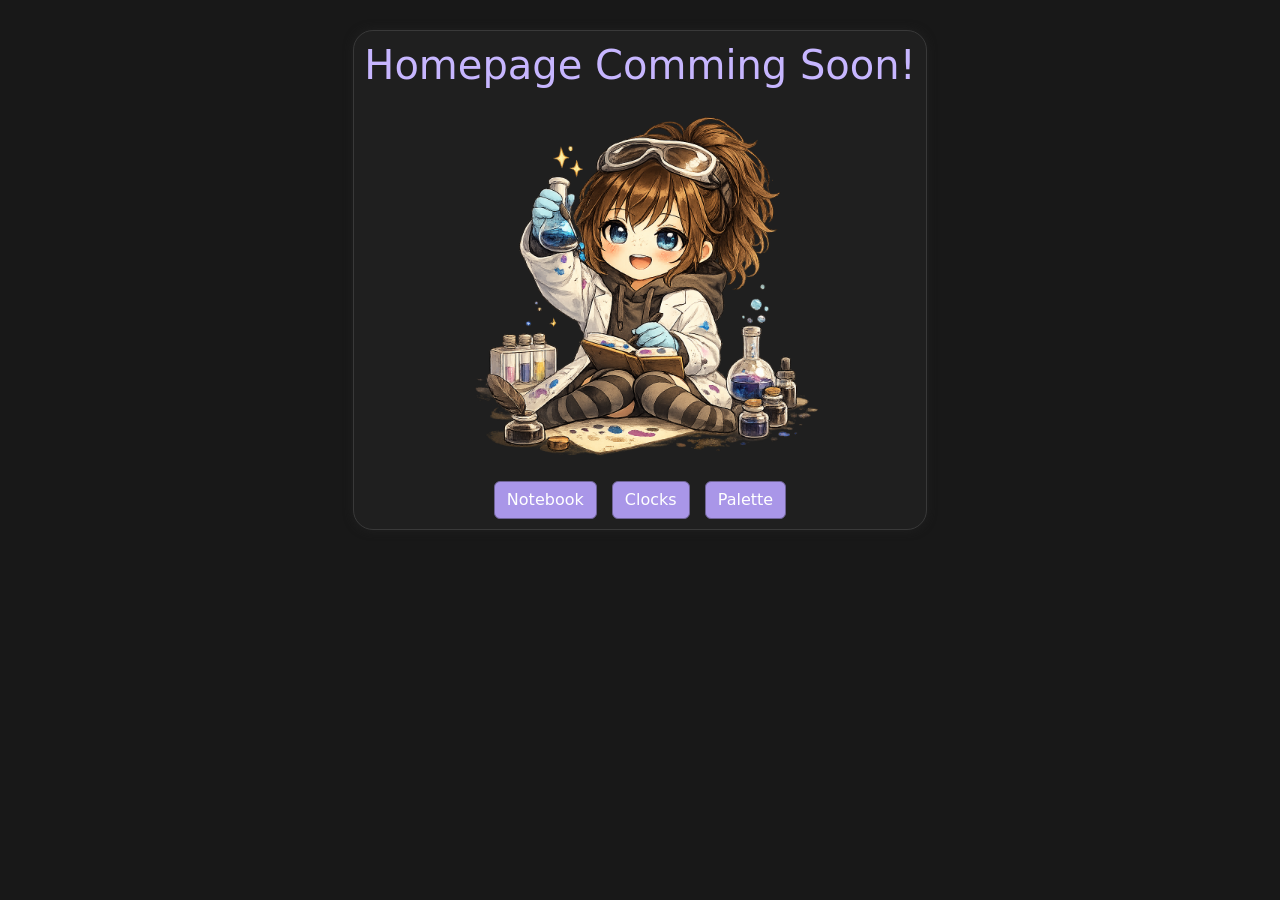
==== commit 3cdf3bb5: "Update index.html Added link to "Palette"" ====
--- a/index.html
+++ b/index.html
@@ -1,2132 +1,59 @@
-<!-- v1.2.10.3 -->
-
 <!DOCTYPE html>
-
 
 <html data-bs-theme="dark">
 
+<head>
 
-<head>
+    <meta name="viewport" content="width=device-width, initial-scale=1">
+
+    <link href="https://cdn.jsdelivr.net/npm/bootstrap@5.3.1/dist/css/bootstrap.min.css" rel="stylesheet">
+
+    <script src="https://cdn.jsdelivr.net/npm/bootstrap@5.3.1/dist/js/bootstrap.bundle.min.js"></script>
+
+    <title>Sammie's Lab!</title>
+
     <style>
-        :root {
-            --accent-lavender: #b8a1ff;
-            --accent-lavender-soft: #c7b6ff;
-            --accent-lavender-muted: #a996e8;
-            --glow-lavender-soft: rgba(184, 161, 255, 0.18);
-            --glow-lavender: rgba(184, 161, 255, 0.24);
-            --accent-primary: var(--accent-lavender-soft);
-            --accent-primary-muted: var(--accent-lavender-muted);
-            --accent-primary-deep: var(--accent-lavender);
-            --accent-underline: #d8ccff;
-            --glow-primary-soft: rgba(184, 161, 255, 0.15);
-            --glow-primary: rgba(184, 161, 255, 0.2);
-            --glow-primary-strong: rgba(184, 161, 255, 0.24);
-            --glow-primary-inner: rgba(184, 161, 255, 0.08);
-        }
-
-        ::selection {
-            background: rgba(184, 161, 255, 0.32);
-            color: #f1ecff;
-        }
-
-        body, html {
-            background-color: #181818 !important;
-        }
-
-        td {
-            border-top: solid 1px rgb(100, 100, 100) !important;
-            padding: 8px;
-        }
-
-        .file_display{
-            background-color: #1f1f1f !important;
-            border: 1px solid;
-            border-color: #393939;
-            border-radius: 10px;
-            color: #cccccc;
-            text-align: justify;
-            box-shadow: 0px 0px 30px rgba(15, 15, 15, 1);
-            overflow: auto;
-            user-select: contain;
-        }
-        .underline {
-            text-decoration: underline !important;
-            color: var(--accent-underline) !important;
-        }
-        code {
-            background-color: #1f202f;
-            border: 1px solid #373745;
-            border-radius: 4px;
-        }
-        .fixed-sidebar {
-            position: fixed;
-            top: 0;
-            left: 0;
-            min-width: 400px;
-            max-width: fit-content;
-            height: 100dvh !important;
-            border-right: solid 1px #393939;
-            padding: 10px;
-            background-color: #1f1f1f !important;
-            overflow: auto;
-        }
-        .fixed-sidebar-collapsed {
-            position: fixed;
-            top: 0;
-            left: 0;
-            width: 70px;
-            height: 100dvh !important;
-            border-right: solid 1px #393939;
-            padding: 10px;
-        }
-
-        .sidebar-open {
-            padding-left: 400px;
-        }
-
-        .sidebar-closed {
-            padding-left: 70px;
-        }
-
-        .alt-div {
-            background-color: #1f1f1f !important;
-        }
-
-        .display_image {
-            display: block;
-            margin-left: auto;
-            margin-right: auto;
-            width: auto;
-            height: auto;
-            max-width: none;
-            max-height: none;
-            cursor: grab;
-            flex: 0 0 auto;
-        }
-
-        .display_image:active{
-            cursor: grabbing;
-        }
-
-        .zoom-control {
-            user-select: none;
-            cursor: pointer;
-        }
-
-        .folder-label { cursor: pointer; user-select: none; }
-        .folder-children { margin-left: 14px; padding-left: 10px; border-left: 1px solid #393939; }
-        .file_item { cursor: pointer; }
-
-        #file_list_div ul {
-            list-style: none;
-            margin-left: 0;
-            padding-left: 14px;
-        }
-
-        #file_list_div li {
-            list-style: none;
-        }
-
-        .folder-label,
-        .file_item {
-            padding: 2px 0;
-        }
-
-        .folder-label {
-            cursor: pointer;
-            user-select: none;
-            display: flex;
-            align-items: center;
-        }
-
-        .folder-label::before {
-            content: "";
-            display: inline-block;
-            width: 0;
-            height: 0;
-            margin-right: 8px;
-
-            border-top: 5px solid transparent;
-            border-bottom: 5px solid transparent;
-            border-left: 6px solid var(--accent-primary-deep);
-
-            transition: transform 0.15s ease;
-        }
-
-        .folder-label.expanded::before {
-            transform: rotate(90deg);
-        }
-
-        .pane-toolbar {
-            display: flex;
-            gap: 8px;
-            align-items: center;
-            margin-bottom: 10px;
-        }
-
-        .pane-manager-btn {
-            white-space: nowrap;
-        }
-
-        #pane_container {
+        body {
             display: flex;
             flex-direction: column;
-            gap: 12px;
-            align-items: stretch;
-            overflow-x: hidden;
-            width: 100%;
-            max-width: 100%;
-            margin-left: auto;
-            margin-right: auto;
+            align-items: center;
+            background-color: #181818;
         }
-
-        .pane-row {
-            display: flex;
-            gap: 0px;
-            align-items: stretch;
-            justify-content: center;
-            overflow-x: hidden;
-            overflow-y: hidden;
-            width: 100%;
-            max-width: 100%;
-            margin-left: auto;
-            margin-right: auto;
+        .display-card {
+            background-color: #1F1F1F;
+            border-radius: 20px;
+            /* border-color: #393939; */
+            border: 1px solid #393939;
+            margin: 20px;
+            margin-top: 30px;
+            box-shadow: 0px 0px 10px #202020;
+            padding: 10px;
+            /* width: 30dvw;  */
+            width: fit-content; 
         }
-
-        body.compact-rows {
-            --compact-pane-height: 39dvh;
-            overflow: hidden;
+        .lav-btn {
+            background-color: #A996E8;
+            border: 1px solid #6F6396;
+            margin-left: 5px;
+            margin-right: 5px;
         }
-
-        body.compact-rows .pane-content {
-            height: var(--compact-pane-height) !important;
-            max-height: var(--compact-pane-height) !important;
-            min-height: 120px;
-        }
-
-        body.compact-rows .viewer-pane:fullscreen .pane-content,
-        body.compact-rows .viewer-pane:-webkit-full-screen .pane-content,
-        body.compact-rows .viewer-pane.fullscreen-image-mode:fullscreen .pane-content,
-        body.compact-rows .viewer-pane.fullscreen-image-mode:-webkit-full-screen .pane-content {
-            height: calc(100vh - 96px) !important;
-            max-height: calc(100vh - 96px) !important;
-            min-height: 0 !important;
-        }
-
-        body.gui-hidden #sidebar,
-        body.gui-hidden .pane-header,
-        body.gui-hidden .pane-controls-row {
-            display: none !important;
-        }
-
-        body.gui-hidden #main_body {
-            padding-left: 0 !important;
-        }
-
-        body.gui-hidden #content_cintainer {
-            max-width: 100vw !important;
-            width: 100vw !important;
-            margin-top: 0 !important;
-        }
-
-        body.gui-hidden .viewer-pane {
-            padding-top: 0 !important;
-        }
-
-        body.gui-hidden:not(.compact-rows) .pane-content {
-            height: 100dvh !important;
-            max-height: 100dvh !important;
-        }
-
-        body.gui-hidden.compact-rows .pane-content {
-            height: var(--compact-pane-height) !important;
-            max-height: var(--compact-pane-height) !important;
-        }
-
-        body.gui-hidden .viewer-pane.fullscreen-image-mode:fullscreen .pane-content,
-        body.gui-hidden .viewer-pane.fullscreen-image-mode:-webkit-full-screen .pane-content,
-        body.gui-hidden .viewer-pane:fullscreen .pane-content,
-        body.gui-hidden .viewer-pane:-webkit-full-screen .pane-content {
-            height: 100vh !important;
-            max-height: 100vh !important;
-        }
-
-        body.gui-hidden .viewer-pane.active {
-            border-color: transparent !important;
-            box-shadow: none !important;
-        }
-
-        .viewer-pane {
-            flex: 0 1 auto;
-            width: 320px;
-            min-width: 0;
-            max-width: none;
-            margin-left: 0;
-            margin-right: 0;
-            background-color: transparent !important;
-            border: 1px solid transparent;
-            border-radius: 12px;
-            padding: 6px;
-            transition: border-color 0.15s ease, box-shadow 0.15s ease, width 0.15s ease;
-        }
-
-        /* .viewer-pane.active {
-            border-color: var(--accent-primary);
-            box-shadow: 0 0 0 1px var(--glow-primary);
-        } */
-
-        .pane-header {
-            display: flex;
-            justify-content: space-between;
-            align-items: center;
-            gap: 10px;
-            margin-bottom: 8px;
-        }
-
-        .pane-title {
-            color: var(--accent-primary);
-            font-size: 0.95rem;
-            overflow: hidden;
-            text-overflow: ellipsis;
-            white-space: nowrap;
-            min-width: 0;
-            text-shadow: 0 0 8px var(--glow-primary-soft);
-        }
-
-        .pane-close {
-            flex: 0 0 auto;
-        }
-
-        .pane-content {
-            min-height: 220px;
-            height: 86dvh;
-            max-height: 86dvh;
-            overflow: auto;
-            box-sizing: border-box;
-        }
-
-        .pane-content.image-mode {
-            padding: 1 !important;
-            overflow: auto;
-        }
-
-        .pane-content.text-mode,
-        .pane-content.docx-mode {
-            padding: 16px !important;
-            overflow: auto;
-            text-align: left !important;
-            word-break: break-word;
-        }
-
-        .pane-content.docx-mode {
-            background-color: #202020 !important;
-        }
-
-        .pane-content.docx-mode .docx-host {
-            min-width: 0;
-        }
-
-        .pane-content.docx-mode .docx-wrapper {
-            background: transparent !important;
-            padding: 0 !important;
-        }
-
-        .pane-content.docx-mode .docx {
-            margin: 0 auto !important;
-        }
-
-        .pane-content.docx-mode .docx > section.docx-page {
-            box-shadow: 0 10px 28px rgba(0,0,0,0.35) !important;
-            margin-left: auto !important;
-            margin-right: auto !important;
-            max-width: 100%;
-            transform-origin: top center;
-        }
-
-        .pane-image-stage {
-            width: 100%;
-            height: 100%;
-            min-width: 100%;
-            min-height: 100%;
-            display: flex;
-            align-items: center;
-            justify-content: center;
-            overflow: visible;
-            padding: 12px;
-            box-sizing: border-box;
-        }
-
-        .pane-content.sidebar_toggle {
-            cursor: pointer;
-        }
-
-        .pane-controls-row {
-            display: flex;
-            justify-content: flex-end;
-            gap: 8px;
-            align-items: center;
-            margin-top: 8px;
-            flex-wrap: wrap;
-        }
-
-        .pane-slider-wrap {
-            width: min(100%, 320px);
-            margin: 0 auto;
-            display: none;
-        }
-
-        .pane-slider-wrap .row {
-            align-items: center;
-        }
-
-        .empty-pane {
-            color: #7f8b92;
-            text-align: center;
-            padding: 48px 20px;
-            font-style: italic;
-        }
-
-        #pane_menu_body {
-            display: none;
-            margin-top: 10px;
-        }
-
-        #pane_list {
-            display: flex;
-            flex-direction: column;
-            gap: 8px;
-        }
-
-        .pane-menu-item {
-            display: flex;
-            align-items: center;
-            gap: 8px;
-            /* background-color: #1f1f1f !important; */
-        }
-
-        .pane-menu-main {
-            flex: 1 1 auto;
-            min-width: 0;
-            text-align: left;
-            background-color: rgb(33, 37, 41) !important;
-            border: 1px solid rgb(73, 80, 87) !important;
-        }
-
-        #sidebarAddPaneBtn,
-        #sidebarAddRowBtn,
-        #paneMenuToggle {
-            background: linear-gradient(180deg, rgba(40, 45, 52, 1) 0%, rgba(28, 32, 37, 1) 100%) !important;
-            border: 1px solid #6f6396 !important;
-            color: #d4dde3 !important;
-            box-shadow: inset 0 1px 0 rgba(255,255,255,0.03), 0 1px 6px rgba(0,0,0,0.18);
-        }
-
-        #sidebarAddPaneBtn:hover,
-        #sidebarAddRowBtn:hover,
-        #paneMenuToggle:hover {
-            border-color: #9f8fe0 !important;
-            background: linear-gradient(180deg, rgba(48, 54, 62, 1) 0%, rgba(34, 38, 44, 1) 100%) !important;
-            color: #e6eef4 !important;
-        }
-
-        .btn-danger {
-            background-color: rgb(33, 37, 41) !important;
-            border: 1px solid rgb(73, 80, 87) !important;
-        }
-
-        .pane-menu-label {
-            display: block;
-            color: #cccccc;
-        }
-
-        .pane-menu-main.active .pane-menu-label {
-            color: var(--accent-primary);
-            text-shadow: 0 0 8px var(--glow-primary-soft);
-        }
-
-        .pane-menu-subtext {
-            display: block;
-            color: #7f8b92;
-            font-size: 0.8rem;
-            overflow: hidden;
-            text-overflow: ellipsis;
-            white-space: nowrap;
-        }
-
-        .pane-menu-main.active {
-            border-color: var(--accent-primary);
-            box-shadow: 0 0 0 1px var(--glow-primary-soft);
-        }
-
-        /* Only show highlight when sidebar is open */
-        .sidebar-open .viewer-pane.active {
-            border-color: var(--accent-primary);
-            box-shadow: 0 0 0 1px var(--glow-primary);
-        }
-
-        /* When sidebar is closed → no highlight */
-        .sidebar-closed .viewer-pane.active {
-            border-color: transparent !important;
-            box-shadow: none !important;
-        }
-
-
-        .audio-player-wrap {
-            display: flex;
-            align-items: center;
-            justify-content: center;
-            min-height: 100%;
-            padding: 24px;
-            box-sizing: border-box;
-        }
-
-        .audio-player-card {
-            width: min(100%, 680px);
-            background: linear-gradient(180deg, rgba(38, 42, 48, 0.96) 0%, rgba(26, 29, 34, 0.96) 100%);
-            border: 1px solid #3f4750;
-            border-radius: 18px;
-            box-shadow: 0 18px 40px rgba(0, 0, 0, 0.35);
-            padding: 24px;
-        }
-
-        .audio-player-top {
-            display: flex;
-            align-items: center;
-            gap: 18px;
-            margin-bottom: 18px;
-        }
-
-        .audio-player-icon {
-            width: 72px;
-            height: 72px;
-            border-radius: 18px;
-            display: flex;
-            align-items: center;
-            justify-content: center;
-            font-size: 2rem;
-            background: radial-gradient(circle at 30% 30%, var(--glow-primary-strong), rgba(60, 78, 95, 0.18) 55%, rgba(24, 24, 24, 0.4) 100%);
-            border: 1px solid var(--glow-primary);
-            box-shadow: inset 0 0 18px var(--glow-primary-inner);
-            flex: 0 0 auto;
-        }
-
-        .audio-player-text {
-            min-width: 0;
-            flex: 1 1 auto;
-        }
-
-        .audio-player-label {
-            color: var(--accent-primary-muted);
-            font-size: 0.78rem;
-            letter-spacing: 0.08em;
-            text-transform: uppercase;
-            margin-bottom: 6px;
-        }
-
-        .audio-player-filename {
-            color: var(--accent-primary);
-            font-size: 1.08rem;
-            font-weight: 600;
-            line-height: 1.35;
-            word-break: break-word;
-            text-shadow: 0 0 8px rgba(184, 161, 255, 0.12);
-        }
-
-        .audio-player-subtext {
-            color: #7f8b92;
-            font-size: 0.9rem;
-            margin-top: 6px;
-        }
-
-        .audio-player-controls {
-            width: 100%;
-            margin-top: 4px;
-            filter: saturate(0.92) brightness(0.95);
-        }
-
-        .audio-player-controls::-webkit-media-controls-panel {
-            background-color: #20252b;
-        }
-
-        .pane-fullscreen {
-            flex: 0 0 auto;
-        }
-
-        html.hide-cursor,
-        html.hide-cursor *,
-        body.hide-cursor,
-        body.hide-cursor *,
-        .hide-cursor,
-        .hide-cursor * {
-            cursor: none !important;
-        }
-
-        .viewer-pane:fullscreen,
-        .viewer-pane:-webkit-full-screen {
-            width: 100vw !important;
-            max-width: none !important;
-            min-width: 0 !important;
-            height: 100vh !important;
-            margin: 0 !important;
-            padding: 8px !important;
-            border-radius: 0 !important;
-            border-color: transparent !important;
-            box-shadow: none !important;
-            background-color: #181818 !important;
-            display: flex;
-            flex-direction: column;
-        }
-
-        .viewer-pane:fullscreen .pane-content,
-        .viewer-pane:-webkit-full-screen .pane-content {
-            height: calc(100vh - 96px) !important;
-            max-height: calc(100vh - 96px) !important;
-            min-height: 0 !important;
-        }
-
-        .viewer-pane.fullscreen-image-mode:fullscreen,
-        .viewer-pane.fullscreen-image-mode:-webkit-full-screen {
-            padding: 0 !important;
-            background-color: #181818 !important;
-        }
-
-        .viewer-pane.fullscreen-image-mode:fullscreen .pane-header,
-        .viewer-pane.fullscreen-image-mode:fullscreen .pane-controls-row,
-        .viewer-pane.fullscreen-image-mode:-webkit-full-screen .pane-header,
-        .viewer-pane.fullscreen-image-mode:-webkit-full-screen .pane-controls-row {
-            display: none !important;
-        }
-
-        .viewer-pane.fullscreen-image-mode:fullscreen .pane-content,
-        .viewer-pane.fullscreen-image-mode:-webkit-full-screen .pane-content {
-            height: 100vh !important;
-            max-height: 100vh !important;
-            min-height: 100vh !important;
-            border: none !important;
-            border-radius: 0 !important;
-            box-shadow: none !important;
-            background-color: #181818 !important;
-            padding: 0 !important;
-        }
-
-        .viewer-pane.fullscreen-image-mode:fullscreen .pane-image-stage,
-        .viewer-pane.fullscreen-image-mode:-webkit-full-screen .pane-image-stage {
-            padding: 0 !important;
-        }
-
-        .file_item,
-        .folder-label,
-        #file_list_div,
-        #file_list_div * {
-            user-select: none;
-            -webkit-user-select: none;
-        }
-
-        #root_folder {
-            color: var(--accent-primary);
-            text-shadow: 0 0 10px var(--glow-primary-soft);
-        }
-
-        .sidebar-version {
-            margin-top: 12px;
-            color: var(--accent-primary-muted);
-            font-size: 0.72rem;
-            text-align: center;
-            opacity: 0.82;
-            user-select: none;
-            text-shadow: 0 0 8px rgba(184, 161, 255, 0.14);
-        }
-
+        
     </style>
-
-    <!-- Jquery -->
-    <script src="https://ajax.googleapis.com/ajax/libs/jquery/3.6.4/jquery.min.js"></script>
-
-    <meta charset="UTF-8">
-    <meta name="viewport" content="width=device-width, initial-scale=1">
-
-    <!-- Bootstrap -->
-    <link href="https://cdn.jsdelivr.net/npm/bootstrap@5.3.1/dist/css/bootstrap.min.css" rel="stylesheet">
-
-    <!-- Bootstrap pt 2 -->
-    <script src="https://cdn.jsdelivr.net/npm/bootstrap@5.3.1/dist/js/bootstrap.bundle.min.js"></script>
-    <!-- Marked.js -->
-    <script src="https://cdn.jsdelivr.net/npm/marked/lib/marked.umd.js"></script>
-
-    <!-- JSZip (required by docx-preview) -->
-    <script src="https://cdn.jsdelivr.net/npm/jszip@3.10.1/dist/jszip.min.js"></script>
-
-    <!-- DOCX Preview -->
-    <script src="https://cdn.jsdelivr.net/npm/docx-preview@0.3.3/dist/docx-preview.min.js"></script>
-
-    <!-- Icon img path -->
-    <link rel="icon" id="pageFavicon" type="image/x-icon" href="Icon - v3.png">
-
-    <title id="pageTitle">Sammie's Notebook</title>
 
 </head>
 
 <body>
-    <div>
-        <div class="fixed-sidebar" id="sidebar">
-                <img src="Icon - v3.png" id="sidebarToggleIcon" style="height:50px; width: 50px; margin-bottom: 5px;" onclick="toggleSidebar()">
-                <input type="file" id="md_file" class="form-control" webkitdirectory multiple />
-                <div id="pane_menu_section" style="background-color: #1f1f1f !important;">
-                    <hr>
-            
-                    <button class="btn btn-secondary w-100 text-start" id="paneMenuToggle" type="button" style="border: 1px solid rgb(73, 80, 87); background-color: rgb(33, 37, 41);">Pane Menu</button>
-                    <div id="pane_menu_body">
-                        <div class="d-grid gap-2">
-                            <button class="btn btn-secondary" id="sidebarAddPaneBtn" type="button">+ Add Pane</button>
-                            <button class="btn btn-secondary" id="sidebarAddRowBtn" type="button">+ Add New Row</button>
-                        </div>
-                        <div class="form-check form-switch mt-2">
-                            <input class="form-check-input" type="checkbox" id="compactRowsToggle">
-                            <label class="form-check-label" for="compactRowsToggle">Compact Rows to Fit Window</label>
-                        </div>
-                        <div id="pane_list" class="mt-2"></div>
-                    </div>
-                </div>
-                <div id="file_list_div" style="background-color: #1f1f1f !important;"><hr><h4 class="mt-2" id="root_folder"></h4></div>
-                <div class="sidebar-version" id="sidebarVersion">v1.2.10.3</div>
-        </div>
 
-        <div class="row m-1 sidebar-open" id="main_body">
-            <div class="col mx-auto mt-3" id="content_cintainer" style="min-width: 600px; max-width: 100vw;">
-                <!-- <div class="pane-toolbar">
-                    <span style="color:#7f8b92;">Click a pane to make it active. Shift-click a file to open it in another pane.</span>
-                </div> -->
-                <div id="pane_container"></div>
-            </div>
+    <div class="display-card" style="text-align: center;">
+        <h1 style="text-align: center; color: #C7B6FF;">Homepage Comming Soon!</h1>
+        <img src="Lab Bean.png" alt="LAB BEAN!!!" style="width: 30dvw;">
+        <div>
+            <a href="https://www.sammieslab.com/Notebook/"><button class="btn btn-secondary lav-btn">Notebook</button></a>
+            <a href="https://www.sammieslab.com/Clocks/"><button class="btn btn-secondary lav-btn">Clocks</button></a>
+            <a href="https://www.sammieslab.com/Palette/"><button class="btn btn-secondary lav-btn">Palette</button></a>
         </div>
     </div>
+
 </body>
 
-
-
-<script>
-    let selectedFiles = null;
-    let file_layout = {};
-    let paneStates = {};
-    let activePaneId = null;
-    let activeRowId = null;
-    let paneCounter = 0;
-    let rowCounter = 0;
-    let currentFullscreenPaneId = null;
-    let rootFolderTitle = "Sammie's Notebook";
-
-    function displayMDContent(MD_String, paneId){
-        document.getElementById('content_' + paneId).innerHTML =
-            marked.parse(MD_String);
-    };
-
-    function setPageTitle(fileName = null, useRootTitle = false) {
-        if (useRootTitle) {
-            $("#pageTitle").text(rootFolderTitle || "Sammie's Notebook");
-            return;
-        }
-
-        $("#pageTitle").text(fileName || rootFolderTitle || "Sammie's Notebook");
-    }
-
-    function setSidebarIcon(iconSrc = null) {
-        const sidebarIconEl = document.getElementById("sidebarToggleIcon");
-        if (!sidebarIconEl) { return; }
-
-        if (!iconSrc) {
-            sidebarIconEl.src = "Icon - v3.png";
-            return;
-        }
-
-        sidebarIconEl.src = iconSrc;
-    }
-
-    function clearDynamicFavicons() {
-        const headEl = document.head || document.getElementsByTagName("head")[0];
-        if (!headEl) { return; }
-
-        headEl.querySelectorAll('link[data-dynamic-favicon="true"]').forEach((el) => el.remove());
-    }
-
-    function appendDynamicFavicon(relValue, hrefValue, typeValue = "image/png", sizesValue = null) {
-        const headEl = document.head || document.getElementsByTagName("head")[0];
-        if (!headEl) { return; }
-
-        const linkEl = document.createElement("link");
-        linkEl.setAttribute("rel", relValue);
-        linkEl.setAttribute("href", hrefValue);
-        linkEl.setAttribute("data-dynamic-favicon", "true");
-        if (typeValue) {
-            linkEl.setAttribute("type", typeValue);
-        }
-        if (sizesValue) {
-            linkEl.setAttribute("sizes", sizesValue);
-        }
-        headEl.appendChild(linkEl);
-    }
-
-    function setChromeFriendlyFavicon(iconSrc = null, mimeType = "image/png") {
-        const baseFallback = "Icon - v3.png";
-        const finalSrc = iconSrc || baseFallback;
-
-        clearDynamicFavicons();
-
-        const faviconEl = document.getElementById("pageFavicon");
-        if (faviconEl) {
-            faviconEl.setAttribute("href", finalSrc);
-            faviconEl.setAttribute("type", mimeType || "image/png");
-        }
-
-        // Chrome is often happier if multiple favicon rel variants exist.
-        appendDynamicFavicon("icon", finalSrc, mimeType);
-        appendDynamicFavicon("shortcut icon", finalSrc, mimeType);
-        appendDynamicFavicon("apple-touch-icon", finalSrc, mimeType, "180x180");
-
-        // Force Chrome to notice the title/tab state changed.
-        const currentTitle = document.title;
-        document.title = currentTitle + " ";
-        setTimeout(() => {
-            document.title = currentTitle;
-        }, 0);
-    }
-
-    function applyRootIconToSidebarAndFavicon(file) {
-        if (!file || !file.name || !file.webkitRelativePath) { return; }
-
-        const lowerName = file.name.toLowerCase();
-        const supportedExtensions = [".png", ".jpg", ".jpeg", ".ico", ".webp", ".gif"];
-        const matchedExtension = supportedExtensions.find((ext) => lowerName.endsWith(ext));
-
-        if (!matchedExtension) { return; }
-
-        const relativePath = String(file.webkitRelativePath).replace(/\\/g, "/");
-        const pathParts = relativePath.split("/").filter(Boolean);
-
-        if (pathParts.length !== 2) { return; } // only root-folder direct children
-
-        const fileStem = lowerName.slice(0, -matchedExtension.length);
-        if (fileStem !== "icon") { return; }
-
-        const reader = new FileReader();
-        reader.onload = (event) => {
-            const dataUrl = event.target.result;
-            const mimeType = file.type || (
-                matchedExtension === ".ico" ? "image/x-icon" :
-                matchedExtension === ".webp" ? "image/webp" :
-                matchedExtension === ".gif" ? "image/gif" :
-                matchedExtension === ".jpg" || matchedExtension === ".jpeg" ? "image/jpeg" :
-                "image/png"
-            );
-
-            setSidebarIcon(dataUrl);
-            setChromeFriendlyFavicon(dataUrl, mimeType);
-        };
-        reader.onerror = (error) => {
-            console.error("Error reading root icon file:", error);
-        };
-        reader.readAsDataURL(file);
-    }
-
-    function maybeApplyRootSidebarIcon(file) {
-        if (!file || !file.name || !file.webkitRelativePath) { return; }
-
-        const lowerName = file.name.toLowerCase();
-        const supportedExtensions = [".png", ".jpg", ".jpeg", ".ico", ".webp", ".gif"];
-        const matchedExtension = supportedExtensions.find((ext) => lowerName.endsWith(ext));
-
-        if (!matchedExtension) { return; }
-
-        const relativePath = String(file.webkitRelativePath).replace(/\\/g, "/");
-        const pathParts = relativePath.split("/").filter(Boolean);
-
-        if (pathParts.length !== 2) { return; } // only root-folder direct children
-
-        const fileStem = lowerName.slice(0, -matchedExtension.length);
-        if (fileStem !== "icon") { return; }
-
-        const reader = new FileReader();
-        reader.onload = (event) => {
-            setSidebarIcon(event.target.result);
-        };
-        reader.onerror = (error) => {
-            console.error("Error reading root icon file:", error);
-        };
-        reader.readAsDataURL(file);
-    }
-
-    function setPaneModeClass(paneId, modeName) {
-        const contentEl = document.getElementById("content_" + paneId);
-        if (!contentEl) { return; }
-
-        contentEl.classList.remove("image-mode", "text-mode", "docx-mode");
-        if (modeName) {
-            contentEl.classList.add(modeName);
-        }
-    }
-
-    function markPaneKind(paneId, kind) {
-        const paneEl = document.getElementById("pane_" + paneId);
-        const state = getPaneState(paneId);
-        if (!paneEl || !state) { return; }
-
-        paneEl.classList.remove("pane-kind-empty", "pane-kind-text", "pane-kind-image", "pane-kind-audio", "pane-kind-docx");
-        paneEl.classList.add("pane-kind-" + kind);
-        state.pane_kind = kind;
-    }
-
-    function getPaneState(paneId) {
-        return paneStates[paneId];
-    }
-
-    function getRowIdsInOrder() {
-        return $("#pane_container .pane-row").map(function () {
-            return $(this).data("rowid");
-        }).get();
-    }
-
-    function createRow(addInitialPane = true) {
-        const rowId = "r" + (++rowCounter);
-        $("#pane_container").append('<div class="pane-row" id="row_' + rowId + '" data-rowid="' + rowId + '"></div>');
-        activeRowId = rowId;
-
-        if (addInitialPane) {
-            return addPane(rowId);
-        }
-
-        renderPaneMenu();
-        return rowId;
-    }
-
-
-    function getAudioMimeType(fileName) {
-        const lowerName = (fileName || "").toLowerCase();
-        if (lowerName.endsWith(".mp3")) { return "audio/mpeg"; }
-        if (lowerName.endsWith(".wav")) { return "audio/wav"; }
-        if (lowerName.endsWith(".ogg")) { return "audio/ogg"; }
-        return "audio/mpeg";
-    }
-
-    function updatePaneFullscreenClass(paneId) {
-        const state = getPaneState(paneId);
-        const paneEl = document.getElementById("pane_" + paneId);
-        if (!paneEl || !state) { return; }
-        paneEl.classList.toggle("fullscreen-image-mode", !!state.image_mode);
-    }
-
-    async function togglePaneFullscreen(paneId) {
-        const paneEl = document.getElementById("pane_" + paneId);
-        if (!paneEl) { return; }
-
-        const fullscreenEl = document.fullscreenElement || document.webkitFullscreenElement;
-        if (fullscreenEl === paneEl) {
-            if (document.exitFullscreen) {
-                await document.exitFullscreen();
-            } else if (document.webkitExitFullscreen) {
-                document.webkitExitFullscreen();
-            }
-            return;
-        }
-
-        updatePaneFullscreenClass(paneId);
-        setActivePane(paneId);
-
-        if (document.fullscreenElement || document.webkitFullscreenElement) {
-            if (document.exitFullscreen) {
-                await document.exitFullscreen();
-            } else if (document.webkitExitFullscreen) {
-                document.webkitExitFullscreen();
-            }
-        }
-
-        if (paneEl.requestFullscreen) {
-            await paneEl.requestFullscreen();
-        } else if (paneEl.webkitRequestFullscreen) {
-            paneEl.webkitRequestFullscreen();
-        }
-        currentFullscreenPaneId = paneId;
-        setTimeout(updateAllPaneImageScales, 0);
-    }
-
-
-    async function toggleAppFullscreen() {
-        const docEl = document.documentElement;
-        const fullscreenEl = document.fullscreenElement || document.webkitFullscreenElement;
-
-        if (fullscreenEl) {
-            if (document.exitFullscreen) {
-                await document.exitFullscreen();
-            } else if (document.webkitExitFullscreen) {
-                document.webkitExitFullscreen();
-            }
-            return;
-        }
-
-        if (docEl.requestFullscreen) {
-            await docEl.requestFullscreen();
-        } else if (docEl.webkitRequestFullscreen) {
-            docEl.webkitRequestFullscreen();
-        }
-    }
-
-
-    function setActivePane(paneId) {
-        if (!paneId || !paneStates[paneId]) { return; }
-
-        activePaneId = paneId;
-        const parentRow = $("#pane_" + paneId).closest(".pane-row").data("rowid");
-        if (parentRow) {
-            activeRowId = parentRow;
-        }
-
-        $(".viewer-pane").removeClass("active");
-        $("#pane_" + paneId).addClass("active");
-        renderPaneMenu();
-    }
-
-    function updateCloseButtons() {
-        const paneCount = Object.keys(paneStates).length;
-        $(".pane-close").prop("disabled", paneCount <= 1);
-        $(".pane-menu-remove").prop("disabled", paneCount <= 1);
-    }
-
-    function getPaneIdsInOrder() {
-        return $("#pane_container .pane-row .viewer-pane").map(function () {
-            return $(this).data("paneid");
-        }).get();
-    }
-
-    function escapeHtml(value) {
-        return String(value ?? "")
-            .replaceAll("&", "&amp;")
-            .replaceAll("<", "&lt;")
-            .replaceAll(">", "&gt;")
-            .replaceAll('"', "&quot;")
-            .replaceAll("'", "&#039;");
-    }
-
-    function renderPaneMenu() {
-        const paneIds = getPaneIdsInOrder();
-        const paneCount = paneIds.length;
-        const paneList = $("#pane_list");
-        paneList.empty();
-
-        paneIds.forEach((paneId, index) => {
-            const state = getPaneState(paneId);
-            const currentFileName = state && state.currentFile ? state.currentFile.name : "Empty";
-            const currentFilePath = state && state.currentFile ? (state.currentFile.webkitRelativePath || state.currentFile.name) : "Empty";
-            const safeCurrentFilePath = escapeHtml(currentFilePath);
-
-            paneList.append(`
-                <div class="pane-menu-item">
-                    <button class="btn btn-secondary pane-menu-main ${activePaneId === paneId ? 'active' : ''}" data-paneid="${paneId}" type="button">
-                        <span class="pane-menu-label">Pane ${index + 1}${activePaneId === paneId ? " • Active" : ""}</span>
-                        <span class="pane-menu-subtext" title="${safeCurrentFilePath}">${safeCurrentFilePath}</span>
-                    </button>
-                    <button class="btn btn-danger btn-sm pane-menu-remove" data-paneid="${paneId}" type="button" ${paneCount <= 1 ? "disabled" : ""}><b>✕</b></button>
-                </div>
-            `);
-        });
-    }
-
-    function attachPaneInteractions(paneId) {
-        const contentEl = document.getElementById("content_" + paneId);
-        let mouseDown = false;
-        let startX, startY, scrollLeft, scrollTop;
-
-        contentEl.addEventListener('mousedown', (e) => {
-            const state = getPaneState(paneId);
-            if (!state || !state.image_mode) { return; }
-
-            mouseDown = true;
-            startX = e.pageX - contentEl.offsetLeft;
-            startY = e.pageY - contentEl.offsetTop;
-            scrollLeft = contentEl.scrollLeft;
-            scrollTop = contentEl.scrollTop;
-            e.preventDefault();
-        });
-
-        contentEl.addEventListener('mouseup', () => {
-            mouseDown = false;
-        });
-
-        contentEl.addEventListener('mouseleave', () => {
-            mouseDown = false;
-        });
-
-        contentEl.addEventListener('mousemove', (e) => {
-            const state = getPaneState(paneId);
-            if (!state || !state.image_mode || !mouseDown) return;
-
-            e.preventDefault();
-
-            const x = e.pageX - contentEl.offsetLeft;
-            const y = e.pageY - contentEl.offsetTop;
-
-            const walkX = (x - startX);
-            const walkY = (y - startY);
-
-            contentEl.scrollLeft = scrollLeft - walkX;
-            contentEl.scrollTop = scrollTop - walkY;
-        });
-
-        contentEl.addEventListener("wheel", function (e) {
-            const state = getPaneState(paneId);
-            if (!state || !state.image_mode) return;
-
-            e.preventDefault();
-
-            const direction = (e.deltaY > 0) ? -1 : 1;
-            const step = 10;
-
-            const sliderEl = $("#scale-slider_" + paneId);
-            let current = parseInt(sliderEl.val(), 10);
-            let next = current + (direction * step);
-
-            const min = parseInt(sliderEl.attr("min"), 10);
-            const max = parseInt(sliderEl.attr("max"), 10);
-
-            if (next < min) next = min;
-            if (next > max) next = max;
-
-            sliderEl.val(next);
-            sliderPane(paneId, 0);
-        }, { passive: false });
-    }
-
-    function addPane(targetRowId = activeRowId) {
-        if (!targetRowId || !document.getElementById("row_" + targetRowId)) {
-            targetRowId = createRow(false);
-        }
-
-        const paneId = "p" + (++paneCounter);
-
-        const paneHtml = `
-            <div class="viewer-pane" id="pane_${paneId}" data-paneid="${paneId}">
-                <div class="pane-header">
-                    <div class="pane-title" id="pane_title_${paneId}">Empty pane</div>
-                    <div class="d-flex gap-2 align-items-center">
-                        <button class="btn btn-danger btn-sm pane-fullscreen" data-paneid="${paneId}" type="button" title="Toggle fullscreen">⛶</button>
-                        <button class="btn btn-danger btn-sm pane-close" data-paneid="${paneId}" type="button"><b>✕</b></button>
-                    </div>
-                </div>
-
-                <div id="content_${paneId}" class="p-2 file_display pane-content sidebar_toggle" style="text-align: justify;">
-                    <div class="empty-pane">Open a file to display it here.</div>
-                </div>
-
-                <textarea class="p-2 file_display" rows="30" id="editor_${paneId}" style="width: 100%; resize: none; display: none;"></textarea>
-
-                <div class="pane-controls-row">
-                    <button class="btn btn-secondary" id="editBtn_${paneId}" type="button">Edit</button>
-
-                    <div class="pane-slider-wrap" id="slider_div_${paneId}">
-                        <div class="row">
-                            <h5 class="zoom-control" style="width: fit-content;" data-paneid="${paneId}" data-step="-20">&#x1F50E;&#xFE0E;</h5>
-                            <input type="range" class="form-range col pane-scale-slider" id="scale-slider_${paneId}" max="500" min="100" value="100">
-                            <h3 class="zoom-control" style="width: fit-content;" data-paneid="${paneId}" data-step="20">&#x1F50E;&#xFE0E;</h3>
-                        </div>
-                    </div>
-
-                    <button class="btn btn-secondary" id="saveBtn_${paneId}" type="button" style="display: none;">Save</button>
-                    <button class="btn btn-danger" id="cancelBtn_${paneId}" type="button" style="display: none;">Cancel</button>
-                </div>
-            </div>
-        `;
-
-        $("#row_" + targetRowId).append(paneHtml);
-
-        paneStates[paneId] = {
-            image_mode: false,
-            markdownContent: "",
-            currentFile: null,
-            pane_kind: "empty"
-        };
-
-        attachPaneInteractions(paneId);
-        markPaneKind(paneId, "empty");
-        updatePaneFullscreenClass(paneId);
-        setActivePane(paneId);
-        updateCloseButtons();
-        renderPaneMenu();
-        recalculateCompactRowHeights();
-        setTimeout(updateAllPaneImageScales, 0);
-        return paneId;
-    }
-
-    function removePane(paneId) {
-        if (!paneStates[paneId]) { return; }
-
-        const paneEl = document.getElementById("pane_" + paneId);
-        const fullscreenEl = document.fullscreenElement || document.webkitFullscreenElement;
-        if (paneEl && fullscreenEl === paneEl) {
-            if (document.exitFullscreen) {
-                document.exitFullscreen();
-            } else if (document.webkitExitFullscreen) {
-                document.webkitExitFullscreen();
-            }
-        }
-
-        const rowEl = $("#pane_" + paneId).closest(".pane-row");
-        const removedRowId = rowEl.data("rowid");
-
-        delete paneStates[paneId];
-        $("#pane_" + paneId).remove();
-
-        if (rowEl.length && rowEl.find(".viewer-pane").length === 0) {
-            rowEl.remove();
-        }
-
-        const remainingPaneIds = getPaneIdsInOrder();
-        const remainingRowIds = getRowIdsInOrder();
-
-        if (remainingPaneIds.length === 0) {
-            createRow(true);
-        } else if (activePaneId === paneId) {
-            setActivePane(remainingPaneIds[0]);
-        } else if (removedRowId && activeRowId === removedRowId && remainingRowIds.length > 0) {
-            activeRowId = remainingRowIds[0];
-        }
-
-        updateCloseButtons();
-        renderPaneMenu();
-        recalculateCompactRowHeights();
-        setTimeout(updateAllPaneImageScales, 0);
-    }
-
-    function chooseAlternatePane() {
-        return addPane(activeRowId);
-    }
-
-    function loadMarkdownFile(file, paneId = activePaneId) {
-        if (!paneId || !paneStates[paneId]) { return; }
-
-        const state = getPaneState(paneId);
-        const lowerName = (file.name || "").toLowerCase();
-        state.currentFile = file;
-        $("#pane_title_" + paneId)
-            .text(file.name)
-            .attr("title", file.webkitRelativePath || file.name);
-        setPageTitle(null, true);
-
-        if (lowerName.endsWith(".md")){
-            const reader = new FileReader();
-
-            reader.onload = (event) => {
-                const markdownContent = event.target.result;
-                state.markdownContent = markdownContent;
-
-                displayMDContent(markdownContent, paneId);
-                $("#editBtn_" + paneId).show();
-                $("#slider_div_" + paneId).hide();
-                $("#content_" + paneId).addClass("sidebar_toggle");
-                setPaneModeClass(paneId, "text-mode");
-                $("#editor_" + paneId).val(markdownContent).hide();
-                $("#content_" + paneId).show();
-                $("#saveBtn_" + paneId).hide();
-                $("#cancelBtn_" + paneId).hide();
-
-                state.image_mode = false;
-                markPaneKind(paneId, "text");
-                updatePaneFullscreenClass(paneId);
-                renderPaneMenu();
-                setTimeout(updateAllPaneImageScales, 0);
-                setTimeout(layoutAllRows, 0);
-            };
-
-            reader.onerror = (error) => {
-                console.error('Error reading the file:', error);
-            };
-
-            reader.readAsText(file, 'utf-8');
-        } else if (lowerName.endsWith(".docx")) {
-            const reader = new FileReader();
-
-            reader.onload = async (event) => {
-                const arrayBuffer = event.target.result;
-
-                $("#editBtn_" + paneId).hide();
-                $("#slider_div_" + paneId).hide();
-                $("#content_" + paneId).removeClass("sidebar_toggle");
-                setPaneModeClass(paneId, "docx-mode");
-                document.getElementById("content_" + paneId).innerHTML = `<div class="docx-host" id="docx_host_${paneId}"></div>`;
-                $("#editor_" + paneId).hide();
-                $("#content_" + paneId).show();
-                $("#saveBtn_" + paneId).hide();
-                $("#cancelBtn_" + paneId).hide();
-
-                state.image_mode = false;
-                state.markdownContent = "";
-                markPaneKind(paneId, "docx");
-                updatePaneFullscreenClass(paneId);
-
-                const hostEl = document.getElementById("docx_host_" + paneId);
-                if (!hostEl) { return; }
-
-                try {
-                    const docxRenderer = (window.docx && typeof window.docx.renderAsync === "function")
-                        ? window.docx
-                        : (window.docxPreview && typeof window.docxPreview.renderAsync === "function")
-                            ? window.docxPreview
-                            : null;
-
-                    if (!docxRenderer) {
-                        throw new Error("DOCX renderer library did not load.");
-                    }
-
-                    await docxRenderer.renderAsync(arrayBuffer, hostEl, null, {
-                        inWrapper: true,
-                        breakPages: true,
-                        ignoreWidth: false,
-                        ignoreHeight: false,
-                        ignoreFonts: false,
-                        renderHeaders: true,
-                        renderFooters: true,
-                        renderFootnotes: true,
-                        renderEndnotes: true,
-                        useBase64URL: true
-                    });
-                } catch (error) {
-                    console.error("Error rendering DOCX:", error);
-                    hostEl.innerHTML = `
-                        <div class="empty-pane" style="font-style: normal;">
-                            Couldn't render this DOCX file.<br>
-                            <span style="color:var(--accent-primary);">${file.name}</span><br>
-                            <span style="font-size:0.9em; color:#7f8b92;">
-                                Check console for the specific DOCX error.
-                            </span>
-                        </div>
-                    `;
-                }
-
-                renderPaneMenu();
-                setTimeout(() => {
-                    layoutAllRows();
-                    scaleDocxToPane(paneId);
-                }, 0);
-            };
-
-            reader.onerror = (error) => {
-                console.error('Error reading the file:', error);
-            };
-
-            reader.readAsArrayBuffer(file);
-        } else if (lowerName.endsWith(".png") || lowerName.endsWith(".jpg") || lowerName.endsWith(".jpeg")){
-            const reader = new FileReader();
-
-            reader.onload = (event) => {
-                const image = event.target.result;
-                $("#editBtn_" + paneId).hide();
-                $("#slider_div_" + paneId).show();
-                $("#content_" + paneId).removeClass("sidebar_toggle");
-                setPaneModeClass(paneId, "image-mode");
-                document.getElementById('content_' + paneId).innerHTML = "<div class='pane-image-stage' id='image_stage_" + paneId + "'><img draggable='false' class='display_image' id='image_display_" + paneId + "' src='" + image + "'></div>";
-                $("#editor_" + paneId).hide();
-                $("#content_" + paneId).show();
-                $("#saveBtn_" + paneId).hide();
-                $("#cancelBtn_" + paneId).hide();
-                $("#scale-slider_" + paneId).val(100);
-                const imageEl = document.getElementById("image_display_" + paneId);
-                if (imageEl) {
-                    if (imageEl.complete) {
-                        updateAllPaneImageScales();
-                    } else {
-                        imageEl.onload = function () {
-                            updatePaneImageScale(paneId);
-                        };
-                    }
-                }
-                state.image_mode = true;
-                state.markdownContent = "";
-                markPaneKind(paneId, "image");
-                updatePaneFullscreenClass(paneId);
-                renderPaneMenu();
-                setTimeout(layoutAllRows, 0);
-            };
-
-            reader.onerror = (error) => {
-                console.error('Error reading the file:', error);
-            };
-
-            reader.readAsDataURL(file);
-        } else if (lowerName.endsWith(".mp3") || lowerName.endsWith(".wav") || lowerName.endsWith(".ogg")) {
-            const reader = new FileReader();
-
-            reader.onload = (event) => {
-                const audioSrc = event.target.result;
-                const audioMimeType = getAudioMimeType(file.name);
-
-                $("#editBtn_" + paneId).hide();
-                $("#slider_div_" + paneId).hide();
-                $("#content_" + paneId).removeClass("sidebar_toggle");
-                setPaneModeClass(paneId, null);
-
-                document.getElementById("content_" + paneId).innerHTML = `
-                    <div class="audio-player-wrap">
-                        <div class="audio-player-card">
-                            <div class="audio-player-top">
-                                <div class="audio-player-icon">♪</div>
-                                <div class="audio-player-text">
-                                    <div class="audio-player-label">Audio File</div>
-                                    <div class="audio-player-filename">${file.name}</div>
-                                </div>
-                            </div>
-
-                            <audio class="audio-player-controls" controls preload="metadata">
-                                <source src="${audioSrc}" type="${audioMimeType}">
-                                Your browser does not support the audio element.
-                            </audio>
-                        </div>
-                    </div>
-                `;
-
-                $("#editor_" + paneId).hide();
-                $("#content_" + paneId).show();
-                $("#saveBtn_" + paneId).hide();
-                $("#cancelBtn_" + paneId).hide();
-
-                state.image_mode = false;
-                state.markdownContent = "";
-                markPaneKind(paneId, "audio");
-                updatePaneFullscreenClass(paneId);
-                renderPaneMenu();
-                setTimeout(layoutAllRows, 0);
-            };
-
-            reader.onerror = (error) => {
-                console.error('Error reading the file:', error);
-            };
-
-            reader.readAsDataURL(file);
-        } else {
-            $("#editBtn_" + paneId).hide();
-            $("#slider_div_" + paneId).hide();
-            $("#content_" + paneId).removeClass("sidebar_toggle");
-            setPaneModeClass(paneId, "text-mode");
-            document.getElementById("content_" + paneId).innerHTML = `
-                <div class="empty-pane" style="font-style: normal;">
-                    Unsupported file type.<br>
-                    <span style="color:var(--accent-primary);">${file.name}</span>
-                </div>
-            `;
-            $("#editor_" + paneId).hide();
-            $("#content_" + paneId).show();
-            $("#saveBtn_" + paneId).hide();
-            $("#cancelBtn_" + paneId).hide();
-
-            state.image_mode = false;
-            state.markdownContent = "";
-            markPaneKind(paneId, "text");
-            updatePaneFullscreenClass(paneId);
-            renderPaneMenu();
-            setTimeout(layoutAllRows, 0);
-        }
-    };
-
-
-function underlineText(elementId){
-        $(elementId).toggleClass('underline');
-    }
-
-    function toggleSidebar (){
-        $("#sidebar").toggleClass("fixed-sidebar");
-        $("#sidebar").toggleClass("fixed-sidebar-collapsed");
-        $("#main_body").toggleClass("sidebar-open");
-        $("#main_body").toggleClass("sidebar-closed");
-
-        $("#md_file").toggle();
-        $("#file_list_div").toggle();
-        $("#pane_menu_section").toggle();
-        setTimeout(updateAllPaneImageScales, 0);
-    }
-
-    function recalculateCompactRowHeights() {
-        if (!$("body").hasClass("compact-rows")) {
-            document.body.style.removeProperty("--compact-pane-height");
-            return;
-        }
-
-        const container = document.getElementById("pane_container");
-        if (!container) { return; }
-
-        const rows = container.querySelectorAll(".pane-row");
-        const rowCount = Math.max(1, rows.length);
-
-        const containerRect = container.getBoundingClientRect();
-        const viewportHeight = window.innerHeight || document.documentElement.clientHeight || 900;
-        const rowStyles = window.getComputedStyle(container);
-        const rowGap = parseFloat(rowStyles.gap || rowStyles.rowGap || 12) || 12;
-
-        const samplePane = container.querySelector(".viewer-pane");
-        let chromeHeight = 86;  // sane fallback
-        if (samplePane) {
-            const paneContent = samplePane.querySelector(".pane-content");
-            if (paneContent) {
-                const paneRect = samplePane.getBoundingClientRect();
-                const contentRect = paneContent.getBoundingClientRect();
-                chromeHeight = Math.max(0, paneRect.height - contentRect.height);
-            }
-        }
-
-        const bottomPadding = $("body").hasClass("gui-hidden") ? 0 : 8;
-        const availableHeight = Math.max(120, viewportHeight - containerRect.top - bottomPadding);
-        const totalGapHeight = rowGap * Math.max(0, rowCount - 1);
-        const perRowTotal = Math.max(140, Math.floor((availableHeight - totalGapHeight) / rowCount));
-        const contentHeight = Math.max(90, perRowTotal - chromeHeight);
-
-        document.body.style.setProperty("--compact-pane-height", contentHeight + "px");
-        setTimeout(layoutAllRows, 0);
-    }
-
-    function setCompactRows(enabled) {
-        $("body").toggleClass("compact-rows", !!enabled);
-        $("#compactRowsToggle").prop("checked", !!enabled);
-        recalculateCompactRowHeights();
-        setTimeout(updateAllPaneImageScales, 0);
-    }
-
-    function toggleGUIVisibility(forceState = null) {
-        const shouldHide = forceState === null ? !$("body").hasClass("gui-hidden") : !!forceState;
-        $("body").toggleClass("gui-hidden", shouldHide);
-        recalculateCompactRowHeights();
-        setTimeout(updateAllPaneImageScales, 0);
-    }
-
-    function downloadString(text, fileName) {
-        var blob = new Blob([text], { type: "text/plain" });
-
-        var a = document.createElement('a');
-        fileName = fileName + ".txt";
-        a.download = fileName;
-        a.href = URL.createObjectURL(blob);
-        a.dataset.downloadurl = ["text/plain", a.download, a.href].join(':');
-        a.style.display = "none";
-        document.body.appendChild(a);
-        a.click();
-        document.body.removeChild(a);
-        setTimeout(function() { URL.revokeObjectURL(a.href); }, 1500);
-    }
-
-    function editMode(paneId){
-        const state = getPaneState(paneId);
-        if (!state || state.image_mode || state.pane_kind !== "text") { return; }
-
-        $("#content_" + paneId).hide();
-        $("#editor_" + paneId).show();
-        $("#editBtn_" + paneId).hide();
-        $("#saveBtn_" + paneId).show();
-        $("#cancelBtn_" + paneId).show();
-
-        $("#editor_" + paneId).val(state.markdownContent);
-    }
-
-    function saveBtn(paneId) {
-        const state = getPaneState(paneId);
-        if (!state) { return; }
-
-        const newContent = $("#editor_" + paneId).val();
-        state.markdownContent = newContent;
-
-        $("#content_" + paneId).show();
-        $("#editor_" + paneId).hide();
-        $("#editBtn_" + paneId).show();
-        $("#saveBtn_" + paneId).hide();
-        $("#cancelBtn_" + paneId).hide();
-
-        displayMDContent(newContent, paneId);
-        setTimeout(layoutAllRows, 0);
-    }
-
-    function cancelBtn(paneId) {
-        const state = getPaneState(paneId);
-        if (!state) { return; }
-
-        $("#content_" + paneId).show();
-        $("#editor_" + paneId).hide();
-        $("#editBtn_" + paneId).show();
-        $("#saveBtn_" + paneId).hide();
-        $("#cancelBtn_" + paneId).hide();
-
-        $("#editor_" + paneId).val(state.markdownContent);
-    }
-
-    function cleanString(string) {
-        return string.replaceAll(' ', '').replaceAll("'", '').replaceAll("#", '').replaceAll("&", '').replaceAll("!", '');
-    }
-
-    function idFromPath(pathKey) {
-        return cleanString(pathKey.replaceAll("/", "__"));
-    }
-
-    function getPaneImageBaseFit(paneId) {
-        const contentEl = document.getElementById("content_" + paneId);
-        const imageEl = document.getElementById("image_display_" + paneId);
-
-        if (!contentEl || !imageEl || !imageEl.naturalWidth || !imageEl.naturalHeight) {
-            return null;
-        }
-
-        const contentStyles = window.getComputedStyle(contentEl);
-        const paddingX = parseFloat(contentStyles.paddingLeft || 0) + parseFloat(contentStyles.paddingRight || 0);
-        const paddingY = parseFloat(contentStyles.paddingTop || 0) + parseFloat(contentStyles.paddingBottom || 0);
-
-        const contentWidth = Math.max(1, contentEl.clientWidth - paddingX);
-        const contentHeight = Math.max(1, contentEl.clientHeight - paddingY);
-        if (!contentWidth || !contentHeight) { return null; }
-
-        const widthFromHeight = imageEl.naturalWidth * (contentHeight / imageEl.naturalHeight);
-
-        if (widthFromHeight <= contentWidth) {
-            return {
-                width: widthFromHeight,
-                height: contentHeight,
-                fitMode: "height",
-                contentWidth,
-                contentHeight
-            };
-        }
-
-        const heightFromWidth = imageEl.naturalHeight * (contentWidth / imageEl.naturalWidth);
-        return {
-            width: contentWidth,
-            height: heightFromWidth,
-            fitMode: "width",
-            contentWidth,
-            contentHeight
-        };
-    }
-
-    function getPaneChromeWidth(paneId) {
-        const paneEl = document.getElementById("pane_" + paneId);
-        const contentEl = document.getElementById("content_" + paneId);
-
-        if (!paneEl || !contentEl) { return 0; }
-
-        const paneStyles = window.getComputedStyle(paneEl);
-        const contentStyles = window.getComputedStyle(contentEl);
-
-        const paneHorizontal =
-            parseFloat(paneStyles.paddingLeft || 0) +
-            parseFloat(paneStyles.paddingRight || 0) +
-            parseFloat(paneStyles.borderLeftWidth || 0) +
-            parseFloat(paneStyles.borderRightWidth || 0);
-
-        const contentHorizontal =
-            parseFloat(contentStyles.paddingLeft || 0) +
-            parseFloat(contentStyles.paddingRight || 0) +
-            parseFloat(contentStyles.borderLeftWidth || 0) +
-            parseFloat(contentStyles.borderRightWidth || 0);
-
-        return paneHorizontal + contentHorizontal;
-    }
-
-    
-    function scaleDocxToPane(paneId) {
-        const state = getPaneState(paneId);
-        if (!state || state.pane_kind !== "docx") { return; }
-
-        const contentEl = document.getElementById("content_" + paneId);
-        if (!contentEl) { return; }
-
-        const pages = contentEl.querySelectorAll(".docx > section.docx-page");
-        if (!pages.length) { return; }
-
-        const contentStyles = window.getComputedStyle(contentEl);
-        const paddingX = parseFloat(contentStyles.paddingLeft || 0) + parseFloat(contentStyles.paddingRight || 0);
-        const availableWidth = Math.max(1, contentEl.clientWidth - paddingX);
-
-        pages.forEach((pageEl) => {
-            pageEl.style.transform = "";
-            pageEl.style.width = "";
-            pageEl.style.maxWidth = "none";
-
-            const naturalWidth = pageEl.scrollWidth || pageEl.offsetWidth || 1;
-            const scale = Math.min(1, availableWidth / naturalWidth);
-
-            pageEl.style.transform = "scale(" + scale + ")";
-            pageEl.style.width = naturalWidth + "px";
-            pageEl.style.maxWidth = "none";
-            pageEl.style.marginBottom = Math.max(24, Math.round((1 - scale) * 120) + 24) + "px";
-        });
-    }
-
-    function scaleAllDocxPanes() {
-        Object.keys(paneStates).forEach((paneId) => {
-            scaleDocxToPane(paneId);
-        });
-    }
-
-function getIdealPaneWidth(paneId) {
-        const state = getPaneState(paneId);
-        if (!state) { return 800; }
-
-        if (state.image_mode) {
-            const contentEl = document.getElementById("content_" + paneId);
-            const imageEl = document.getElementById("image_display_" + paneId);
-            const sliderEl = document.getElementById("scale-slider_" + paneId);
-
-            if (!contentEl || !imageEl || !imageEl.naturalWidth || !imageEl.naturalHeight) {
-                return 800;
-            }
-
-            const contentStyles = window.getComputedStyle(contentEl);
-            const paddingY = parseFloat(contentStyles.paddingTop || 0) + parseFloat(contentStyles.paddingBottom || 0);
-            const contentHeight = Math.max(1, contentEl.clientHeight - paddingY);
-            const zoom = sliderEl ? (parseInt(sliderEl.value, 10) / 100) : 1;
-
-            const fittedImageWidth = (imageEl.naturalWidth / imageEl.naturalHeight) * contentHeight * zoom;
-            return Math.ceil(fittedImageWidth + getPaneChromeWidth(paneId));
-        }
-
-        if (state.pane_kind === "docx") {
-            return 900;
-        }
-
-        if (state.pane_kind === "text") {
-            return 760;
-        }
-
-        if (state.pane_kind === "audio") {
-            return 420;
-        }
-
-        return 800;
-    }
-
-    function layoutRowPanes(rowEl) {
-        if (!rowEl) { return; }
-
-        const paneEls = Array.from(rowEl.querySelectorAll(".viewer-pane"));
-        if (!paneEls.length) { return; }
-
-        const rowStyle = window.getComputedStyle(rowEl);
-        const gap = parseFloat(rowStyle.columnGap || rowStyle.gap || 0) || 0;
-        const totalGap = gap * Math.max(0, paneEls.length - 1);
-        const availableWidth = Math.max(100, rowEl.clientWidth - totalGap);
-
-        const idealWidths = paneEls.map((paneEl) => {
-            const paneId = paneEl.dataset.paneid;
-            return getIdealPaneWidth(paneId);
-        });
-
-        const totalIdealWidth = idealWidths.reduce((sum, width) => sum + width, 0);
-        const shrinkRatio = totalIdealWidth > availableWidth ? (availableWidth / totalIdealWidth) : 1;
-
-        paneEls.forEach((paneEl, index) => {
-            const paneId = paneEl.dataset.paneid;
-            const state = getPaneState(paneId);
-            let minWidth = 120;
-
-            if (state) {
-                if (state.pane_kind === "text") { minWidth = 260; }
-                else if (state.pane_kind === "docx") { minWidth = 320; }
-                else if (state.pane_kind === "audio") { minWidth = 260; }
-            }
-
-            const targetWidth = Math.max(minWidth, Math.floor(idealWidths[index] * shrinkRatio));
-            paneEl.style.width = targetWidth + "px";
-            paneEl.style.minWidth = "0";
-            paneEl.style.maxWidth = targetWidth + "px";
-            paneEl.style.flexBasis = targetWidth + "px";
-        });
-    }
-
-    function layoutAllRows() {
-        document.querySelectorAll(".pane-row").forEach((rowEl) => {
-            layoutRowPanes(rowEl);
-        });
-        scaleAllDocxPanes();
-    }
-
-    function updatePaneImageScale(paneId) {
-        const sliderEl = $("#scale-slider_" + paneId);
-        const imageEl = $("#image_display_" + paneId);
-        const contentEl = $("#content_" + paneId);
-        const stageEl = $("#image_stage_" + paneId);
-
-        if (!sliderEl.length || !imageEl.length || !contentEl.length || !stageEl.length) { return; }
-
-        const baseFit = getPaneImageBaseFit(paneId);
-        if (!baseFit) { return; }
-
-        const scale = parseInt(sliderEl.val(), 10) / 100;
-        const scaledWidth = baseFit.width * scale;
-        const scaledHeight = baseFit.height * scale;
-
-        imageEl.css({
-            "width": scaledWidth + "px",
-            "height": scaledHeight + "px",
-            "max-width": "none",
-            "max-height": "none"
-        });
-
-        stageEl.css({
-            "width": Math.max(baseFit.contentWidth, scaledWidth) + "px",
-            "height": Math.max(baseFit.contentHeight, scaledHeight) + "px",
-            "min-width": Math.max(baseFit.contentWidth, scaledWidth) + "px",
-            "min-height": Math.max(baseFit.contentHeight, scaledHeight) + "px"
-        });
-    }
-
-    function updateAllPaneImageScales() {
-        layoutAllRows();
-
-        Object.keys(paneStates).forEach((paneId) => {
-            const state = getPaneState(paneId);
-            if (state && state.image_mode) {
-                updatePaneImageScale(paneId);
-            }
-        });
-    }
-
-    function sliderPane(paneId, slider_value){
-        const sliderEl = $("#scale-slider_" + paneId);
-        const imageEl = $("#image_display_" + paneId);
-
-        if (!imageEl.length) { return; }
-
-        let scale;
-
-        if ((typeof slider_value) == "number" && slider_value !== 0) {
-            scale = parseInt(sliderEl.val(), 10) + slider_value;
-            const min = parseInt(sliderEl.attr("min"), 10);
-            const max = parseInt(sliderEl.attr("max"), 10);
-
-            if (scale < min) {
-                scale = min;
-            }
-            if (scale > max) {
-                scale = max;
-            }
-            sliderEl.val(scale);
-        }
-
-        updateAllPaneImageScales();
-    }
-
-
-    $(document).ready(function () {
-        createRow(true);
-        setCompactRows(true);
-        // recalculateCompactRowHeights();
-
-        $("#sidebarAddPaneBtn").on("click", function () {
-            addPane(activeRowId);
-        });
-
-        $("#sidebarAddRowBtn").on("click", function () {
-            createRow(true);
-        });
-
-        $("#compactRowsToggle").on("change", function () {
-            setCompactRows($(this).is(":checked"));
-        });
-
-        $("#paneMenuToggle").on("click", function () {
-            $("#pane_menu_body").slideToggle(120);
-        });
-
-        $(document).on("click", ".viewer-pane", function (e) {
-            if ($(e.target).closest(".pane-close, .pane-fullscreen, .zoom-control, .pane-scale-slider, .btn, audio, textarea, input").length) {
-                return;
-            }
-            setActivePane($(this).data("paneid"));
-        });
-
-        $(document).on("click", ".pane-close", function (e) {
-            e.stopPropagation();
-            removePane($(this).data("paneid"));
-        });
-
-        $(document).on("click", ".pane-fullscreen", function (e) {
-            e.stopPropagation();
-            togglePaneFullscreen($(this).data("paneid"));
-        });
-
-        $(document).on("dblclick", ".viewer-pane", function (e) {
-            if ($(e.target).closest(".pane-close, .pane-fullscreen, .zoom-control, .pane-scale-slider, .btn, audio, textarea, input").length) {
-                return;
-            }
-            const paneId = $(this).data("paneid");
-            togglePaneFullscreen(paneId);
-        });
-
-        $(document).on("click", ".pane-menu-main", function (e) {
-            e.stopPropagation();
-            const paneId = $(this).data("paneid");
-            setActivePane(paneId);
-            const paneEl = document.getElementById("pane_" + paneId);
-            if (paneEl) {
-                paneEl.scrollIntoView({ behavior: "smooth", block: "nearest", inline: "nearest" });
-            }
-        });
-
-        $(document).on("click", ".pane-menu-remove", function (e) {
-            e.stopPropagation();
-            removePane($(this).data("paneid"));
-        });
-
-        $(document).on("click", "[id^='editBtn_']", function (e) {
-            e.stopPropagation();
-            editMode(this.id.replace("editBtn_", ""));
-        });
-
-        $(document).on("click", "[id^='saveBtn_']", function (e) {
-            e.stopPropagation();
-            saveBtn(this.id.replace("saveBtn_", ""));
-        });
-
-        $(document).on("click", "[id^='cancelBtn_']", function (e) {
-            e.stopPropagation();
-            cancelBtn(this.id.replace("cancelBtn_", ""));
-        });
-
-        $(document).on("click", ".zoom-control", function (e) {
-            e.stopPropagation();
-            sliderPane($(this).data("paneid"), parseInt($(this).data("step"), 10));
-        });
-
-        $(document).on("input change", ".pane-scale-slider", function () {
-            sliderPane(this.id.replace("scale-slider_", ""), 0);
-        });
-
-        $(window).on("resize", function () {
-            recalculateCompactRowHeights();
-            updateAllPaneImageScales();
-            scaleAllDocxPanes();
-        });
-
-        // $(document).on("click", ".pane-content.sidebar_toggle", function () {
-        //     const paneId = this.id.replace("content_", "");
-        //     const state = getPaneState(paneId);
-        //     if (state && !state.image_mode) {
-        //         toggleSidebar();
-        //     }
-        // });
-
-        $("#md_file").change(function(){
-            file_layout = {
-                type : "root",
-                children: {}
-            };
-
-            rootFolderTitle = "Sammie's Notebook";
-            setPageTitle(null, true);
-            setSidebarIcon(null);
-            setChromeFriendlyFavicon(null, "image/png");
-            selectedFiles = this.files;
-
-            for (let i = 0; i < selectedFiles.length; i++) {
-                applyRootIconToSidebarAndFavicon(selectedFiles[i]);
-            }
-
-            function sortDirectory(file_path, parent_folder, fileIndex) {
-                const indexOfDelimiter = file_path.indexOf("/");
-                if (indexOfDelimiter !== -1) {
-                    let folder_name = file_path.substring(0, indexOfDelimiter);
-
-                    if (parent_folder.type == "root" && $("#" + cleanString(folder_name)).html() == null) {
-                        $("#root_folder").text(folder_name);
-                        rootFolderTitle = folder_name || "Sammie's Notebook";
-                        setPageTitle(null, true);
-                    }
-
-                    let trimmed_path = file_path.substring(indexOfDelimiter+1);
-
-                    if (parent_folder == null) {
-                        file_layout.children[folder_name] = {
-                            name: folder_name,
-                            type: "folder",
-                            children: {}
-                        };
-                        sortDirectory(trimmed_path, file_layout.children[folder_name], fileIndex);
-                    } else {
-                        if (!Object.keys(parent_folder.children).includes(folder_name)){
-                            parent_folder.children[folder_name] = {
-                                name: folder_name,
-                                type: "folder",
-                                children: {}
-                            };
-                        }
-                        sortDirectory(trimmed_path, parent_folder.children[folder_name], fileIndex);
-                    }
-                } else {
-                    parent_folder.children[file_path] = {
-                        name: file_path,
-                        type: "file",
-                        file_id: fileIndex,
-                        content: selectedFiles[fileIndex],
-                        relative_path: selectedFiles[fileIndex].webkitRelativePath || file_path
-                    };
-                }
-            }
-
-            function displayDirectory(file, parentUlId, pathKey) {
-                const children = file.children ?? {};
-                const objKeys = Object.keys(children);
-
-                for (let i = 0; i < objKeys.length; i++) {
-                    const subFile = children[objKeys[i]];
-                    const childPathKey = pathKey + "/" + subFile.name;
-
-                    if (subFile.type === "file") {
-                        const fileId = "f__" + idFromPath(childPathKey);
-
-                        $("#" + parentUlId).append(
-                            "<li class='file_item' data-fileid='" + subFile.file_id + "' id='" + fileId + "'>" +
-                            subFile.name +
-                            "</li>"
-                        );
-
-                    } else if (subFile.type === "folder") {
-                        const folderUlId = "d__" + idFromPath(childPathKey);
-
-                        $("#" + parentUlId).append(
-                            "<li class='folderitem'>" +
-                            "<div style='background-color:#1f1f1f !important; color:var(--accent-primary);' class='folder-label'><b>" +
-                                subFile.name +
-                            "</b></div>" +
-                            "<ul class='folder-children' id='" + folderUlId + "'></ul>" +
-                            "</li>"
-                        );
-
-                        displayDirectory(subFile, folderUlId, childPathKey);
-                    }
-                }
-            }
-
-            for (let i = 0; i < selectedFiles.length; i++) {
-                sortDirectory(selectedFiles[i].webkitRelativePath || selectedFiles[i].name, file_layout, i);
-            };
-
-            $("#file_list_div ul").remove();
-            $("#root_folder").after("<ul id='tree_root'></ul>");
-
-            displayDirectory(file_layout, "tree_root", "root");
-
-            $(".folder-children").hide();
-            $("#tree_root").find("> li > .folder-children").show();
-            $(".folder-children:visible").siblings(".folder-label").addClass("expanded");
-
-            $(".file_item").on("mouseover", function(){
-                underlineText(this);
-            });
-            $(".file_item").on("mouseleave", function(){
-                underlineText(this);
-            });
-
-            if (selectedFiles.length > 0) {
-                loadMarkdownFile(selectedFiles[0], activePaneId);
-            }
-        });
-
-        $(document).on("click", ".file_item", function (event) {
-            const id = $(this).data("fileid");
-            let targetPaneId = activePaneId;
-
-            if (event.shiftKey) {
-                targetPaneId = chooseAlternatePane();
-            }
-
-            setActivePane(targetPaneId);
-            loadMarkdownFile(selectedFiles[id], targetPaneId);
-        });
-
-        $(document).on("click", ".folder-label", function (e) {
-            e.stopPropagation();
-
-            const $children = $(this).siblings(".folder-children");
-            const isOpen = $children.is(":visible");
-
-            $children.toggle(!isOpen);
-            $(this).toggleClass("expanded", !isOpen);
-        });
-
-        $(document).on("fullscreenchange webkitfullscreenchange", function () {
-            const fullscreenEl = document.fullscreenElement || document.webkitFullscreenElement;
-            if (!fullscreenEl) {
-                currentFullscreenPaneId = null;
-            } else if (fullscreenEl.classList && fullscreenEl.classList.contains("viewer-pane")) {
-                currentFullscreenPaneId = fullscreenEl.dataset.paneid || null;
-            }
-            recalculateCompactRowHeights();
-            setTimeout(updateAllPaneImageScales, 0);
-        });
-
-        $(document).on("keydown", function (e) {
-            const targetTag = (e.target && e.target.tagName ? e.target.tagName.toLowerCase() : "");
-            const isTypingTarget = targetTag === "input" || targetTag === "textarea" || e.target?.isContentEditable;
-
-            if (e.key === "Escape") {
-                const fullscreenEl = document.fullscreenElement || document.webkitFullscreenElement;
-                if (fullscreenEl) {
-                    if (document.exitFullscreen) {
-                        document.exitFullscreen();
-                    } else if (document.webkitExitFullscreen) {
-                        document.webkitExitFullscreen();
-                    }
-                } else if ($("body").hasClass("gui-hidden")) {
-                    toggleGUIVisibility(false);
-                }
-            }
-
-            if (!isTypingTarget && (e.key === "h" || e.key === "H")) {
-                e.preventDefault();
-                toggleGUIVisibility();
-            }
-
-            if (!isTypingTarget && (e.key === "f" || e.key === "F")) {
-                e.preventDefault();
-                toggleAppFullscreen();
-            }
-        });
-
-        let cursorTimeout;
-        const CURSOR_HIDE_DELAY = 3000; // 3 seconds
-
-        function getCursorRoots() {
-            const roots = [document.documentElement, document.body];
-            const fullscreenEl = document.fullscreenElement || document.webkitFullscreenElement;
-            if (fullscreenEl) {
-                roots.push(fullscreenEl);
-            }
-            return roots.filter(Boolean);
-        }
-
-        function showCursor() {
-            getCursorRoots().forEach((root) => {
-                if (root.classList) {
-                    root.classList.remove("hide-cursor");
-                }
-            });
-        }
-
-        function hideCursor() {
-            getCursorRoots().forEach((root) => {
-                if (root.classList) {
-                    root.classList.add("hide-cursor");
-                }
-            });
-        }
-
-        function resetCursorTimer() {
-            showCursor();
-            clearTimeout(cursorTimeout);
-            cursorTimeout = setTimeout(hideCursor, CURSOR_HIDE_DELAY);
-        }
-
-        // Detect activity
-        $(document).on("mousemove keydown mousedown scroll touchstart pointermove wheel", function () {
-            resetCursorTimer();
-        });
-
-        document.addEventListener("fullscreenchange", resetCursorTimer);
-        document.addEventListener("webkitfullscreenchange", resetCursorTimer);
-
-        // Initialize on load
-        resetCursorTimer();
-
-});
-
-</script>
-
 </html>
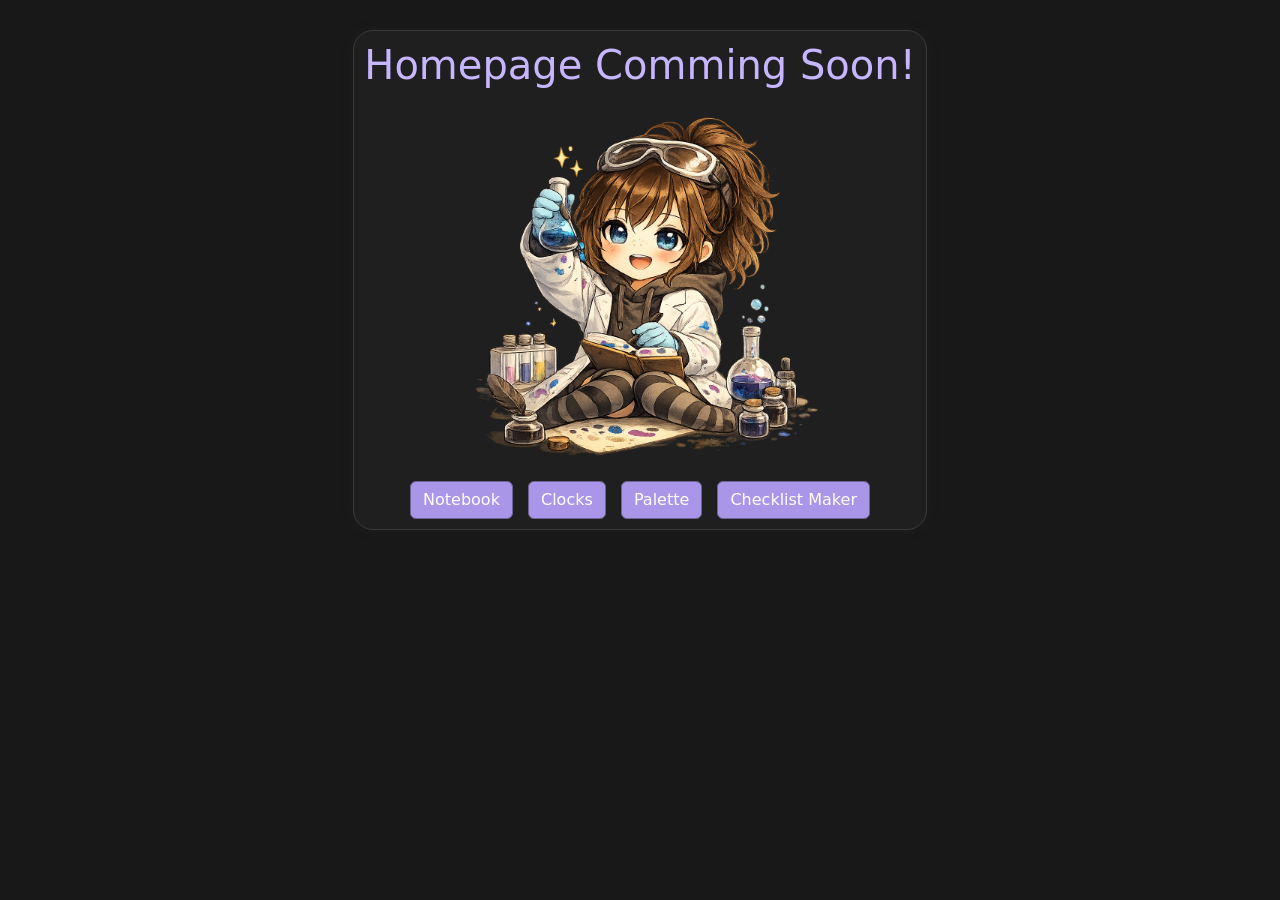
==== commit 5908377f: "Update index.html" ====
--- a/index.html
+++ b/index.html
@@ -9,6 +9,8 @@
     <link href="https://cdn.jsdelivr.net/npm/bootstrap@5.3.1/dist/css/bootstrap.min.css" rel="stylesheet">
 
     <script src="https://cdn.jsdelivr.net/npm/bootstrap@5.3.1/dist/js/bootstrap.bundle.min.js"></script>
+
+    <link rel="icon" id="pageFavicon" type="image/x-icon" href="icon.png">
 
     <title>Sammie's Lab!</title>
 
@@ -51,6 +53,7 @@
             <a href="https://www.sammieslab.com/Notebook/"><button class="btn btn-secondary lav-btn">Notebook</button></a>
             <a href="https://www.sammieslab.com/Clocks/"><button class="btn btn-secondary lav-btn">Clocks</button></a>
             <a href="https://www.sammieslab.com/Palette/"><button class="btn btn-secondary lav-btn">Palette</button></a>
+            <a href="https://www.sammieslab.com/Checklist_Maker/"><button class="btn btn-secondary lav-btn">Checklist Maker</button></a>
         </div>
     </div>
 
